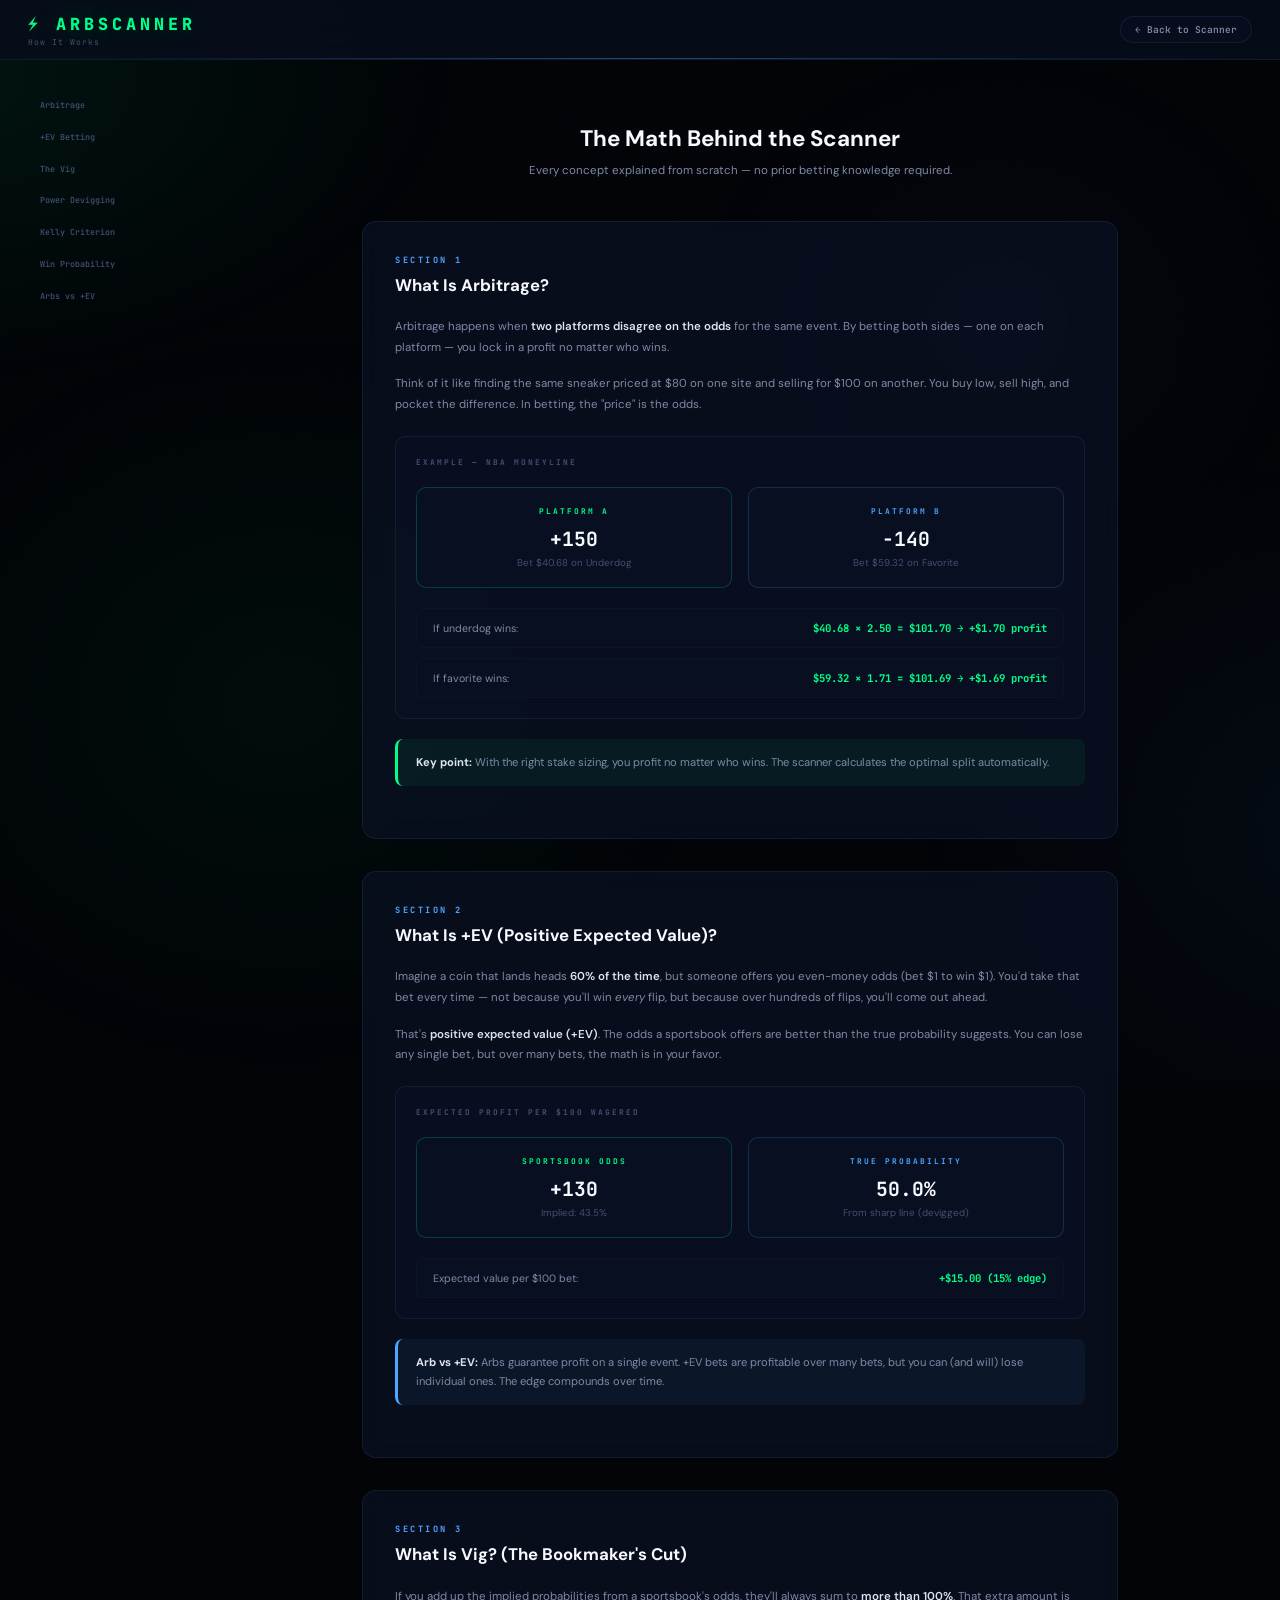
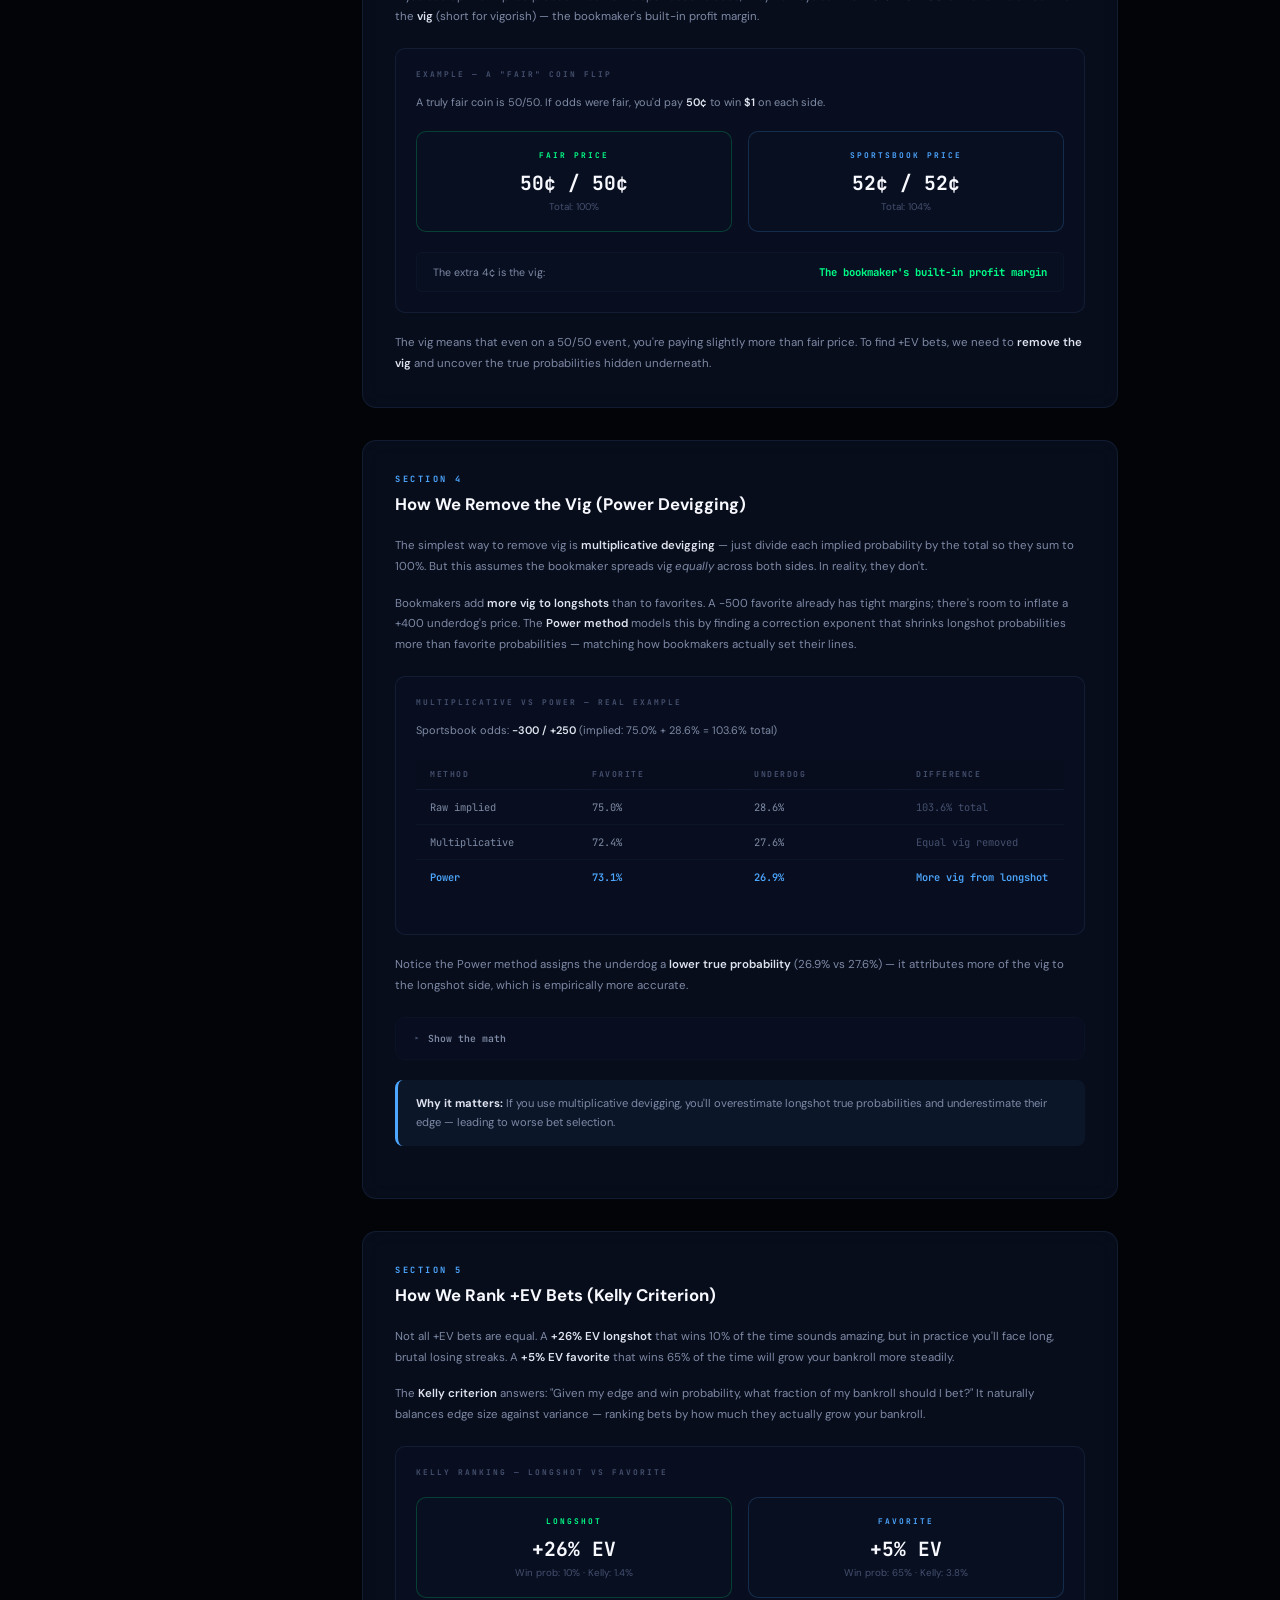
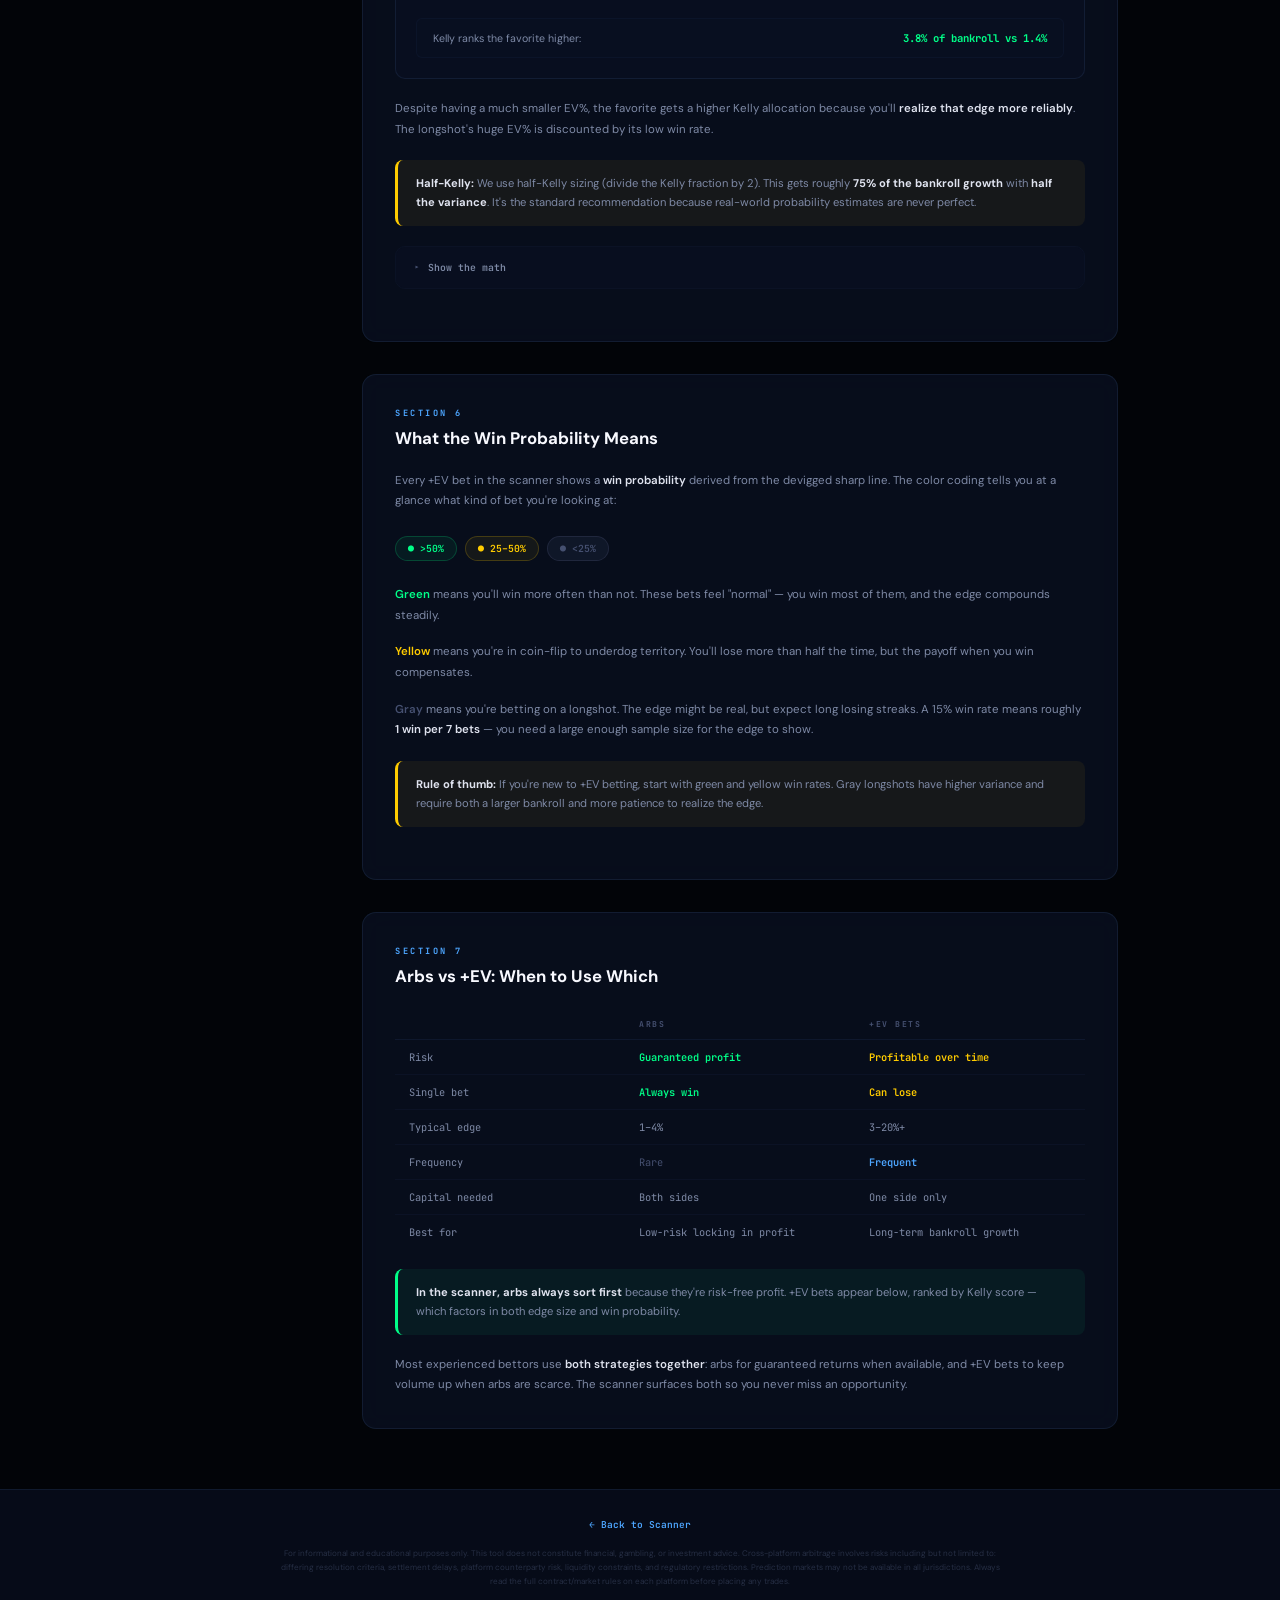
==== learn.html @ 1cff5a75 "Add math explainer page (learn.html) with Power devig, Kelly, and arb education Standalone /learn.ht" ====
<!DOCTYPE html>
<html lang="en">
<head>
  <meta charset="UTF-8">
  <meta name="viewport" content="width=device-width, initial-scale=1.0">
  <title>How It Works — ARBSCANNER</title>

  <link rel="preconnect" href="https://fonts.googleapis.com">
  <link rel="preconnect" href="https://fonts.gstatic.com" crossorigin>
  <link href="https://fonts.googleapis.com/css2?family=JetBrains+Mono:wght@300;400;500;600;700&family=DM+Sans:opsz,wght@9..40,300;9..40,400;9..40,500;9..40,600;9..40,700&display=swap" rel="stylesheet">

  <link rel="stylesheet" href="./style.css">
  <link rel="icon" href="data:image/svg+xml,<svg xmlns='http://www.w3.org/2000/svg' viewBox='0 0 100 100'><text y='.9em' font-size='90'>⚡</text></svg>">
</head>
<body>
  <div class="app-container">

    <!-- ═══ TOPBAR ═══ -->
    <header class="topbar-learn">
      <div class="topbar-left">
        <div>
          <div class="logo">⚡ ARBSCANNER</div>
          <div class="logo-sub">How It Works</div>
        </div>
      </div>
      <a href="./index.html" class="back-link">← Back to Scanner</a>
    </header>

    <!-- ═══ MAIN CONTENT ═══ -->
    <div class="learn-body">

      <!-- ─── Sidebar Nav ─── -->
      <nav class="learn-nav" aria-label="Page sections">
        <a href="#arbitrage">Arbitrage</a>
        <a href="#ev">+EV Betting</a>
        <a href="#vig">The Vig</a>
        <a href="#devig">Power Devigging</a>
        <a href="#kelly">Kelly Criterion</a>
        <a href="#winprob">Win Probability</a>
        <a href="#comparison">Arbs vs +EV</a>
      </nav>

      <!-- ─── Content ─── -->
      <div class="learn-container">

        <div class="learn-hero">
          <h1>The Math Behind the Scanner</h1>
          <p>Every concept explained from scratch — no prior betting knowledge required.</p>
        </div>

        <!-- ══════════════════════════════════════════════════════════════════ -->
        <!-- SECTION 1: ARBITRAGE                                              -->
        <!-- ══════════════════════════════════════════════════════════════════ -->
        <section class="learn-section" id="arbitrage">
          <h2>Section 1</h2>
          <h3>What Is Arbitrage?</h3>

          <p>Arbitrage happens when <strong>two platforms disagree on the odds</strong> for the same event. By betting both sides — one on each platform — you lock in a profit no matter who wins.</p>

          <p>Think of it like finding the same sneaker priced at $80 on one site and selling for $100 on another. You buy low, sell high, and pocket the difference. In betting, the "price" is the odds.</p>

          <div class="learn-example">
            <div class="learn-example-label">Example — NBA Moneyline</div>

            <div class="learn-comparison">
              <div class="learn-comparison-side side-a">
                <div class="side-label">Platform A</div>
                <div class="side-value">+150</div>
                <div class="side-detail">Bet $40.68 on Underdog</div>
              </div>
              <div class="learn-comparison-side side-b">
                <div class="side-label">Platform B</div>
                <div class="side-value">-140</div>
                <div class="side-detail">Bet $59.32 on Favorite</div>
              </div>
            </div>

            <div class="learn-outcome">
              <span class="outcome-label">If underdog wins:</span>
              <span class="outcome-value">$40.68 × 2.50 = $101.70 → +$1.70 profit</span>
            </div>
            <div class="learn-outcome">
              <span class="outcome-label">If favorite wins:</span>
              <span class="outcome-value">$59.32 × 1.71 = $101.69 → +$1.69 profit</span>
            </div>
          </div>

          <div class="learn-callout callout-green">
            <strong>Key point:</strong> With the right stake sizing, you profit no matter who wins. The scanner calculates the optimal split automatically.
          </div>
        </section>

        <!-- ══════════════════════════════════════════════════════════════════ -->
        <!-- SECTION 2: +EV                                                    -->
        <!-- ══════════════════════════════════════════════════════════════════ -->
        <section class="learn-section" id="ev">
          <h2>Section 2</h2>
          <h3>What Is +EV (Positive Expected Value)?</h3>

          <p>Imagine a coin that lands heads <strong>60% of the time</strong>, but someone offers you even-money odds (bet $1 to win $1). You'd take that bet every time — not because you'll win <em>every</em> flip, but because over hundreds of flips, you'll come out ahead.</p>

          <p>That's <strong>positive expected value (+EV)</strong>. The odds a sportsbook offers are better than the true probability suggests. You can lose any single bet, but over many bets, the math is in your favor.</p>

          <div class="learn-example">
            <div class="learn-example-label">Expected profit per $100 wagered</div>

            <div class="learn-comparison">
              <div class="learn-comparison-side side-a">
                <div class="side-label">Sportsbook Odds</div>
                <div class="side-value">+130</div>
                <div class="side-detail">Implied: 43.5%</div>
              </div>
              <div class="learn-comparison-side side-b">
                <div class="side-label">True Probability</div>
                <div class="side-value">50.0%</div>
                <div class="side-detail">From sharp line (devigged)</div>
              </div>
            </div>

            <div class="learn-outcome">
              <span class="outcome-label">Expected value per $100 bet:</span>
              <span class="outcome-value">+$15.00 (15% edge)</span>
            </div>
          </div>

          <div class="learn-callout callout-blue">
            <strong>Arb vs +EV:</strong> Arbs guarantee profit on a single event. +EV bets are profitable over many bets, but you can (and will) lose individual ones. The edge compounds over time.
          </div>
        </section>

        <!-- ══════════════════════════════════════════════════════════════════ -->
        <!-- SECTION 3: VIG                                                    -->
        <!-- ══════════════════════════════════════════════════════════════════ -->
        <section class="learn-section" id="vig">
          <h2>Section 3</h2>
          <h3>What Is Vig? (The Bookmaker's Cut)</h3>

          <p>If you add up the implied probabilities from a sportsbook's odds, they'll always sum to <strong>more than 100%</strong>. That extra amount is the <strong>vig</strong> (short for vigorish) — the bookmaker's built-in profit margin.</p>

          <div class="learn-example">
            <div class="learn-example-label">Example — A "fair" coin flip</div>

            <p style="font-size: 0.78rem; color: var(--text-secondary); line-height: 1.7; margin-bottom: 14px;">
              A truly fair coin is 50/50. If odds were fair, you'd pay <strong>50¢</strong> to win <strong>$1</strong> on each side.
            </p>

            <div class="learn-comparison">
              <div class="learn-comparison-side side-a">
                <div class="side-label">Fair Price</div>
                <div class="side-value">50¢ / 50¢</div>
                <div class="side-detail">Total: 100%</div>
              </div>
              <div class="learn-comparison-side side-b">
                <div class="side-label">Sportsbook Price</div>
                <div class="side-value">52¢ / 52¢</div>
                <div class="side-detail">Total: 104%</div>
              </div>
            </div>

            <div class="learn-outcome">
              <span class="outcome-label">The extra 4¢ is the vig:</span>
              <span class="outcome-value">The bookmaker's built-in profit margin</span>
            </div>
          </div>

          <p>The vig means that even on a 50/50 event, you're paying slightly more than fair price. To find +EV bets, we need to <strong>remove the vig</strong> and uncover the true probabilities hidden underneath.</p>
        </section>

        <!-- ══════════════════════════════════════════════════════════════════ -->
        <!-- SECTION 4: POWER DEVIGGING                                        -->
        <!-- ══════════════════════════════════════════════════════════════════ -->
        <section class="learn-section" id="devig">
          <h2>Section 4</h2>
          <h3>How We Remove the Vig (Power Devigging)</h3>

          <p>The simplest way to remove vig is <strong>multiplicative devigging</strong> — just divide each implied probability by the total so they sum to 100%. But this assumes the bookmaker spreads vig <em>equally</em> across both sides. In reality, they don't.</p>

          <p>Bookmakers add <strong>more vig to longshots</strong> than to favorites. A -500 favorite already has tight margins; there's room to inflate a +400 underdog's price. The <strong>Power method</strong> models this by finding a correction exponent that shrinks longshot probabilities more than favorite probabilities — matching how bookmakers actually set their lines.</p>

          <div class="learn-example">
            <div class="learn-example-label">Multiplicative vs Power — Real example</div>

            <p style="font-size: 0.78rem; color: var(--text-secondary); line-height: 1.7; margin-bottom: 14px;">
              Sportsbook odds: <strong>-300 / +250</strong> (implied: 75.0% + 28.6% = 103.6% total)
            </p>

            <table class="comparison-table">
              <thead>
                <tr>
                  <th>Method</th>
                  <th>Favorite</th>
                  <th>Underdog</th>
                  <th>Difference</th>
                </tr>
              </thead>
              <tbody>
                <tr>
                  <td>Raw implied</td>
                  <td>75.0%</td>
                  <td>28.6%</td>
                  <td class="val-dim">103.6% total</td>
                </tr>
                <tr>
                  <td>Multiplicative</td>
                  <td>72.4%</td>
                  <td>27.6%</td>
                  <td class="val-dim">Equal vig removed</td>
                </tr>
                <tr>
                  <td class="val-blue">Power</td>
                  <td class="val-blue">73.1%</td>
                  <td class="val-blue">26.9%</td>
                  <td class="val-blue">More vig from longshot</td>
                </tr>
              </tbody>
            </table>
          </div>

          <p>Notice the Power method assigns the underdog a <strong>lower true probability</strong> (26.9% vs 27.6%) — it attributes more of the vig to the longshot side, which is empirically more accurate.</p>

          <details class="learn-collapsible">
            <summary>Show the math</summary>
            <div class="collapsible-body">
              <p>Given implied probabilities <code>p_A</code> and <code>p_B</code> from the odds, we find an exponent <code>k</code> such that:</p>
              <p><code>p_A^k + p_B^k = 1</code></p>
              <p>This is solved numerically (binary search). The devigged probabilities are then:</p>
              <p><code>true_A = p_A^k</code> and <code>true_B = p_B^k</code></p>
              <p>When <code>k &lt; 1</code>, large probabilities (favorites) shrink less than small ones (longshots). This matches empirical data on how books set lines — the vig is disproportionately loaded onto longshots.</p>
              <p>The multiplicative method is the special case where <code>k = 1</code> and you simply normalize: <code>true_A = p_A / (p_A + p_B)</code>.</p>
            </div>
          </details>

          <div class="learn-callout callout-blue">
            <strong>Why it matters:</strong> If you use multiplicative devigging, you'll overestimate longshot true probabilities and underestimate their edge — leading to worse bet selection.
          </div>
        </section>

        <!-- ══════════════════════════════════════════════════════════════════ -->
        <!-- SECTION 5: KELLY                                                  -->
        <!-- ══════════════════════════════════════════════════════════════════ -->
        <section class="learn-section" id="kelly">
          <h2>Section 5</h2>
          <h3>How We Rank +EV Bets (Kelly Criterion)</h3>

          <p>Not all +EV bets are equal. A <strong>+26% EV longshot</strong> that wins 10% of the time sounds amazing, but in practice you'll face long, brutal losing streaks. A <strong>+5% EV favorite</strong> that wins 65% of the time will grow your bankroll more steadily.</p>

          <p>The <strong>Kelly criterion</strong> answers: "Given my edge and win probability, what fraction of my bankroll should I bet?" It naturally balances edge size against variance — ranking bets by how much they actually grow your bankroll.</p>

          <div class="learn-example">
            <div class="learn-example-label">Kelly ranking — Longshot vs Favorite</div>

            <div class="learn-comparison">
              <div class="learn-comparison-side side-a">
                <div class="side-label">Longshot</div>
                <div class="side-value">+26% EV</div>
                <div class="side-detail">Win prob: 10% · Kelly: 1.4%</div>
              </div>
              <div class="learn-comparison-side side-b">
                <div class="side-label">Favorite</div>
                <div class="side-value">+5% EV</div>
                <div class="side-detail">Win prob: 65% · Kelly: 3.8%</div>
              </div>
            </div>

            <div class="learn-outcome">
              <span class="outcome-label">Kelly ranks the favorite higher:</span>
              <span class="outcome-value">3.8% of bankroll vs 1.4%</span>
            </div>
          </div>

          <p>Despite having a much smaller EV%, the favorite gets a higher Kelly allocation because you'll <strong>realize that edge more reliably</strong>. The longshot's huge EV% is discounted by its low win rate.</p>

          <div class="learn-callout callout-yellow">
            <strong>Half-Kelly:</strong> We use half-Kelly sizing (divide the Kelly fraction by 2). This gets roughly <strong>75% of the bankroll growth</strong> with <strong>half the variance</strong>. It's the standard recommendation because real-world probability estimates are never perfect.
          </div>

          <details class="learn-collapsible">
            <summary>Show the math</summary>
            <div class="collapsible-body">
              <p>For a bet with decimal odds <code>d</code> and true win probability <code>p</code>:</p>
              <p><code>b = d − 1</code> (the net payout per unit wagered)</p>
              <p><code>q = 1 − p</code> (probability of losing)</p>
              <p><code>f* = (b × p − q) / b</code></p>
              <p>This gives the fraction of bankroll to wager. Half-Kelly: <code>f*/2</code>.</p>
              <p>Example: odds of +200 (decimal 3.0), true prob 40%:</p>
              <p><code>b = 2, p = 0.40, q = 0.60</code></p>
              <p><code>f* = (2 × 0.40 − 0.60) / 2 = 0.20 / 2 = 10%</code></p>
              <p>Half-Kelly = <strong>5%</strong> of bankroll.</p>
            </div>
          </details>
        </section>

        <!-- ══════════════════════════════════════════════════════════════════ -->
        <!-- SECTION 6: WIN PROBABILITY                                        -->
        <!-- ══════════════════════════════════════════════════════════════════ -->
        <section class="learn-section" id="winprob">
          <h2>Section 6</h2>
          <h3>What the Win Probability Means</h3>

          <p>Every +EV bet in the scanner shows a <strong>win probability</strong> derived from the devigged sharp line. The color coding tells you at a glance what kind of bet you're looking at:</p>

          <div style="margin: 20px 0;">
            <span class="prob-chip chip-green">● &gt;50%</span>
            <span class="prob-chip chip-yellow">● 25–50%</span>
            <span class="prob-chip chip-gray">● &lt;25%</span>
          </div>

          <p><strong><span style="color: var(--green);">Green</span></strong> means you'll win more often than not. These bets feel "normal" — you win most of them, and the edge compounds steadily.</p>

          <p><strong><span style="color: var(--yellow);">Yellow</span></strong> means you're in coin-flip to underdog territory. You'll lose more than half the time, but the payoff when you win compensates.</p>

          <p><strong><span style="color: var(--text-dim);">Gray</span></strong> means you're betting on a longshot. The edge might be real, but expect long losing streaks. A 15% win rate means roughly <strong>1 win per 7 bets</strong> — you need a large enough sample size for the edge to show.</p>

          <div class="learn-callout callout-yellow">
            <strong>Rule of thumb:</strong> If you're new to +EV betting, start with green and yellow win rates. Gray longshots have higher variance and require both a larger bankroll and more patience to realize the edge.
          </div>
        </section>

        <!-- ══════════════════════════════════════════════════════════════════ -->
        <!-- SECTION 7: ARBS vs +EV                                            -->
        <!-- ══════════════════════════════════════════════════════════════════ -->
        <section class="learn-section" id="comparison">
          <h2>Section 7</h2>
          <h3>Arbs vs +EV: When to Use Which</h3>

          <table class="comparison-table">
            <thead>
              <tr>
                <th></th>
                <th>Arbs</th>
                <th>+EV Bets</th>
              </tr>
            </thead>
            <tbody>
              <tr>
                <td>Risk</td>
                <td class="val-green">Guaranteed profit</td>
                <td class="val-yellow">Profitable over time</td>
              </tr>
              <tr>
                <td>Single bet</td>
                <td class="val-green">Always win</td>
                <td class="val-yellow">Can lose</td>
              </tr>
              <tr>
                <td>Typical edge</td>
                <td>1–4%</td>
                <td>3–20%+</td>
              </tr>
              <tr>
                <td>Frequency</td>
                <td class="val-dim">Rare</td>
                <td class="val-blue">Frequent</td>
              </tr>
              <tr>
                <td>Capital needed</td>
                <td>Both sides</td>
                <td>One side only</td>
              </tr>
              <tr>
                <td>Best for</td>
                <td>Low-risk locking in profit</td>
                <td>Long-term bankroll growth</td>
              </tr>
            </tbody>
          </table>

          <div class="learn-callout callout-green">
            <strong>In the scanner, arbs always sort first</strong> because they're risk-free profit. +EV bets appear below, ranked by Kelly score — which factors in both edge size and win probability.
          </div>

          <p>Most experienced bettors use <strong>both strategies together</strong>: arbs for guaranteed returns when available, and +EV bets to keep volume up when arbs are scarce. The scanner surfaces both so you never miss an opportunity.</p>
        </section>

      </div><!-- /learn-container -->
    </div><!-- /learn-body -->

    <!-- ═══ FOOTER ═══ -->
    <footer class="learn-footer">
      <a href="./index.html" class="back-link-footer">← Back to Scanner</a>
      <div class="footer-disclaimer">
        For informational and educational purposes only. This tool does not constitute financial, gambling, or investment advice. Cross-platform arbitrage involves risks including but not limited to: differing resolution criteria, settlement delays, platform counterparty risk, liquidity constraints, and regulatory restrictions. Prediction markets may not be available in all jurisdictions. Always read the full contract/market rules on each platform before placing any trades.
      </div>
    </footer>

  </div>
</body>
</html>
---- style.css ----
/* ═══════════════════════════════════════════════════════════════════════════
   ARBSCANNER — Premium Trading Terminal v2
   A dramatic, glassmorphic dark trading interface
   ═══════════════════════════════════════════════════════════════════════════ */

/* ── CSS Variables ───────────────────────────────────────────────────────── */
:root {
  --bg-void: #020408;
  --bg-primary: #040810;
  --bg-secondary: rgba(8, 14, 28, 0.85);
  --bg-tertiary: rgba(12, 20, 38, 0.8);
  --bg-card: rgba(10, 16, 32, 0.7);
  --bg-hover: rgba(20, 32, 56, 0.6);
  --bg-input: rgba(4, 8, 18, 0.9);
  --bg-elevated: rgba(16, 24, 44, 0.9);
  --bg-glass: rgba(10, 18, 36, 0.55);

  --border-primary: rgba(30, 48, 80, 0.4);
  --border-highlight: rgba(50, 72, 110, 0.4);
  --border-subtle: rgba(20, 36, 64, 0.3);
  --border-glow: rgba(0, 255, 136, 0.15);
  --border-glass: rgba(60, 90, 140, 0.2);

  --text-primary: #dfe3ef;
  --text-secondary: #7e8aa6;
  --text-dim: #455070;
  --text-bright: #f8f9ff;

  --green: #00ff88;
  --green-dim: #00d972;
  --green-muted: #00a858;
  --green-bg: rgba(0, 255, 136, 0.06);
  --green-bg-strong: rgba(0, 255, 136, 0.12);
  --green-border: rgba(0, 255, 136, 0.2);
  --green-glow: 0 0 30px rgba(0, 255, 136, 0.08);
  --green-glow-strong: 0 0 40px rgba(0, 255, 136, 0.15);

  --yellow: #ffcc00;
  --yellow-dim: #cca300;
  --yellow-bg: rgba(255, 204, 0, 0.06);
  --yellow-border: rgba(255, 204, 0, 0.2);

  --red: #ff3366;
  --red-dim: #cc2952;
  --red-bg: rgba(255, 51, 102, 0.07);
  --red-border: rgba(255, 51, 102, 0.2);

  --blue: #4da6ff;
  --blue-dim: #3a80cc;
  --blue-bg: rgba(77, 166, 255, 0.06);

  --cyan: #00e5ff;
  --purple: #a78bfa;

  --font-mono: 'JetBrains Mono', 'SF Mono', 'Fira Code', monospace;
  --font-sans: 'DM Sans', -apple-system, BlinkMacSystemFont, sans-serif;

  --radius-sm: 6px;
  --radius-md: 10px;
  --radius-lg: 14px;
  --radius-xl: 20px;

  --shadow-sm: 0 2px 8px rgba(0, 0, 0, 0.3);
  --shadow-md: 0 8px 32px rgba(0, 0, 0, 0.4);
  --shadow-lg: 0 16px 64px rgba(0, 0, 0, 0.5);
  --shadow-glow: 0 0 40px rgba(0, 255, 136, 0.04);

  --glass-blur: blur(20px);
  --glass-blur-heavy: blur(40px);
}

/* ── Reset & Base ────────────────────────────────────────────────────────── */
*, *::before, *::after { margin: 0; padding: 0; box-sizing: border-box; }

html {
  font-size: 14px;
  -webkit-font-smoothing: antialiased;
  -moz-osx-font-smoothing: grayscale;
  text-rendering: optimizeLegibility;
}

body {
  font-family: var(--font-sans);
  background: var(--bg-void);
  color: var(--text-primary);
  min-height: 100vh;
  overflow-x: hidden;
  position: relative;
}

/* ── Animated Background ─────────────────────────────────────────────────── */

/* Nebula gradient layer — large, visible, slowly moving */
body::before {
  content: '';
  position: fixed;
  inset: -20%;
  background:
    radial-gradient(ellipse 60% 50% at 10% 20%, rgba(0, 255, 136, 0.07) 0%, transparent 50%),
    radial-gradient(ellipse 50% 60% at 90% 80%, rgba(77, 166, 255, 0.05) 0%, transparent 50%),
    radial-gradient(ellipse 80% 40% at 50% 0%, rgba(0, 229, 255, 0.04) 0%, transparent 40%),
    radial-gradient(ellipse 40% 50% at 70% 40%, rgba(167, 139, 250, 0.03) 0%, transparent 45%),
    radial-gradient(ellipse 50% 60% at 30% 70%, rgba(0, 255, 136, 0.04) 0%, transparent 50%);
  animation: nebula-flow 30s ease-in-out infinite alternate;
  pointer-events: none;
  z-index: 0;
}

@keyframes nebula-flow {
  0%   { transform: translate(0, 0) scale(1); }
  25%  { transform: translate(2%, -1%) scale(1.02); }
  50%  { transform: translate(-1%, 2%) scale(0.98); }
  75%  { transform: translate(1%, 1%) scale(1.01); }
  100% { transform: translate(-2%, -1%) scale(1); }
}

/* Subtle noise texture overlay */
body::after {
  content: '';
  position: fixed;
  inset: 0;
  background-image: url("data:image/svg+xml,%3Csvg viewBox='0 0 256 256' xmlns='http://www.w3.org/2000/svg'%3E%3Cfilter id='noise'%3E%3CfeTurbulence type='fractalNoise' baseFrequency='0.9' numOctaves='4' stitchTiles='stitch'/%3E%3C/filter%3E%3Crect width='100%25' height='100%25' filter='url(%23noise)' opacity='0.015'/%3E%3C/svg%3E");
  background-repeat: repeat;
  background-size: 256px 256px;
  pointer-events: none;
  z-index: 0;
  opacity: 0.6;
}

/* ── Scrollbar ───────────────────────────────────────────────────────────── */
::-webkit-scrollbar { width: 6px; height: 6px; }
::-webkit-scrollbar-track { background: transparent; }
::-webkit-scrollbar-thumb {
  background: rgba(60, 90, 140, 0.3);
  border-radius: 4px;
}
::-webkit-scrollbar-thumb:hover { background: rgba(80, 120, 180, 0.5); }
* { scrollbar-width: thin; scrollbar-color: rgba(60, 90, 140, 0.3) transparent; }

/* ── Layout ──────────────────────────────────────────────────────────────── */
.app-container {
  position: relative;
  z-index: 1;
  display: flex;
  flex-direction: column;
  min-height: 100vh;
}

/* ══════════════════════════════════════════════════════════════════════════
   TOP BAR
   ══════════════════════════════════════════════════════════════════════════ */
.topbar {
  display: flex;
  align-items: center;
  justify-content: space-between;
  padding: 0 28px;
  height: 60px;
  background: var(--bg-secondary);
  backdrop-filter: var(--glass-blur);
  -webkit-backdrop-filter: var(--glass-blur);
  border-bottom: 1px solid var(--border-primary);
  position: sticky;
  top: 0;
  z-index: 100;
  gap: 20px;
  flex-wrap: wrap;
}

/* Animated glow line under topbar */
.topbar::after {
  content: '';
  position: absolute;
  bottom: 0;
  left: 0;
  right: 0;
  height: 1px;
  background: linear-gradient(90deg,
    transparent 0%,
    rgba(0, 255, 136, 0.08) 15%,
    rgba(0, 255, 136, 0.4) 50%,
    rgba(0, 255, 136, 0.08) 85%,
    transparent 100%
  );
  animation: glow-line-pulse 4s ease-in-out infinite;
}

@keyframes glow-line-pulse {
  0%, 100% { opacity: 0.6; }
  50% { opacity: 1; }
}

.topbar-left {
  display: flex;
  align-items: center;
  gap: 16px;
}

.logo {
  font-family: var(--font-mono);
  font-size: 1.2rem;
  font-weight: 800;
  letter-spacing: 4px;
  color: var(--green);
  text-transform: uppercase;
  white-space: nowrap;
  text-shadow: 0 0 30px rgba(0, 255, 136, 0.3), 0 0 60px rgba(0, 255, 136, 0.1);
}

.logo-sub {
  font-family: var(--font-mono);
  font-size: 0.58rem;
  font-weight: 400;
  color: var(--text-dim);
  letter-spacing: 1px;
  margin-top: 2px;
}

.topbar-center {
  display: flex;
  align-items: center;
  gap: 8px;
}

.status-badge {
  display: flex;
  align-items: center;
  gap: 7px;
  font-family: var(--font-mono);
  font-size: 0.68rem;
  font-weight: 500;
  color: var(--text-secondary);
  padding: 6px 14px;
  background: var(--bg-glass);
  backdrop-filter: var(--glass-blur);
  -webkit-backdrop-filter: var(--glass-blur);
  border: 1px solid var(--border-glass);
  border-radius: 100px;
  white-space: nowrap;
  transition: all 0.3s ease;
}

.status-dot {
  width: 7px;
  height: 7px;
  border-radius: 50%;
  flex-shrink: 0;
  transition: all 0.4s ease;
}

.status-dot.ok      { background: var(--green); box-shadow: 0 0 10px var(--green), 0 0 4px var(--green); }
.status-dot.demo    { background: var(--blue); box-shadow: 0 0 10px var(--blue); }
.status-dot.stale   { background: var(--yellow); box-shadow: 0 0 10px var(--yellow); }
.status-dot.error   { background: var(--red); box-shadow: 0 0 10px var(--red); }
.status-dot.no_key  { background: var(--text-dim); }
.status-dot.pending { background: var(--text-dim); animation: pulse-dot 1.8s ease-in-out infinite; }

@keyframes pulse-dot {
  0%, 100% { opacity: 0.2; transform: scale(0.8); }
  50% { opacity: 1; transform: scale(1.2); }
}

.topbar-right {
  display: flex;
  align-items: center;
  gap: 10px;
}

.scan-timer {
  font-family: var(--font-mono);
  font-size: 0.7rem;
  color: var(--text-dim);
  padding: 6px 14px;
  background: var(--bg-glass);
  border: 1px solid var(--border-glass);
  border-radius: 100px;
  white-space: nowrap;
}

.scan-timer .countdown {
  color: var(--cyan);
  font-weight: 700;
}

/* ── Auto-Scan Toggle ─────────────────────────────────────────────────────── */
.auto-scan-toggle {
  display: flex;
  align-items: center;
  gap: 8px;
  cursor: pointer;
  user-select: none;
}
.auto-scan-toggle input { display: none; }
.auto-scan-slider {
  width: 36px;
  height: 20px;
  background: var(--bg-tertiary);
  border: 1px solid var(--border-glass);
  border-radius: 100px;
  position: relative;
  transition: background 0.25s, border-color 0.25s;
}
.auto-scan-slider::after {
  content: "";
  position: absolute;
  top: 2px;
  left: 2px;
  width: 14px;
  height: 14px;
  background: var(--text-dim);
  border-radius: 50%;
  transition: transform 0.25s, background 0.25s;
}
.auto-scan-toggle input:checked + .auto-scan-slider {
  background: rgba(0, 255, 136, 0.15);
  border-color: var(--green);
}
.auto-scan-toggle input:checked + .auto-scan-slider::after {
  transform: translateX(16px);
  background: var(--green);
  box-shadow: 0 0 6px var(--green);
}
.auto-scan-label {
  font-family: var(--font-mono);
  font-size: 0.65rem;
  font-weight: 700;
  letter-spacing: 0.08em;
  color: var(--text-dim);
  transition: color 0.25s;
}
.auto-scan-toggle input:checked ~ .auto-scan-label {
  color: var(--green);
}

/* ── Buttons ─────────────────────────────────────────────────────────────── */
.btn {
  font-family: var(--font-mono);
  font-size: 0.7rem;
  font-weight: 600;
  padding: 8px 18px;
  border: 1px solid var(--border-highlight);
  border-radius: 100px;
  background: var(--bg-glass);
  backdrop-filter: var(--glass-blur);
  -webkit-backdrop-filter: var(--glass-blur);
  color: var(--text-secondary);
  cursor: pointer;
  transition: all 0.25s ease;
  white-space: nowrap;
  text-transform: uppercase;
  letter-spacing: 1px;
  outline: none;
}

.btn:hover {
  background: var(--bg-hover);
  color: var(--text-bright);
  border-color: var(--text-dim);
  transform: translateY(-1px);
}

.btn:active { transform: translateY(0) scale(0.97); }

.btn-primary {
  border-color: var(--green-border);
  color: var(--green);
  background: rgba(0, 255, 136, 0.06);
  box-shadow: var(--green-glow);
}

.btn-primary:hover {
  background: rgba(0, 255, 136, 0.12);
  border-color: rgba(0, 255, 136, 0.4);
  box-shadow: var(--green-glow-strong), inset 0 0 30px rgba(0, 255, 136, 0.04);
  text-shadow: 0 0 12px rgba(0, 255, 136, 0.4);
}

.btn-icon {
  padding: 8px 10px;
  font-size: 0.9rem;
  line-height: 1;
  border-radius: 50%;
  width: 36px;
  height: 36px;
  display: flex;
  align-items: center;
  justify-content: center;
}

/* ══════════════════════════════════════════════════════════════════════════
   MAIN CONTENT LAYOUT
   ══════════════════════════════════════════════════════════════════════════ */
.main-content {
  display: flex;
  flex: 1;
}

/* ══════════════════════════════════════════════════════════════════════════
   SIDEBAR
   ══════════════════════════════════════════════════════════════════════════ */
.sidebar {
  width: 240px;
  min-width: 240px;
  background: var(--bg-secondary);
  backdrop-filter: var(--glass-blur);
  -webkit-backdrop-filter: var(--glass-blur);
  border-right: 1px solid var(--border-primary);
  padding: 24px 18px;
  overflow-y: auto;
  display: flex;
  flex-direction: column;
  gap: 28px;
}

.sidebar-section h3 {
  font-family: var(--font-mono);
  font-size: 0.58rem;
  font-weight: 700;
  color: var(--green-dim);
  text-transform: uppercase;
  letter-spacing: 2.5px;
  margin-bottom: 14px;
  padding-bottom: 10px;
  border-bottom: 1px solid var(--border-subtle);
  position: relative;
}

.sidebar-section h3::after {
  content: '';
  position: absolute;
  bottom: -1px;
  left: 0;
  width: 32px;
  height: 2px;
  background: var(--green);
  border-radius: 2px;
  box-shadow: 0 0 8px var(--green);
}

.filter-group {
  display: flex;
  flex-direction: column;
  gap: 3px;
}

/* ── Toggle switches (pill style) ────────────────────────────────────────── */
.filter-toggle {
  display: flex;
  align-items: center;
  padding: 7px 10px;
  border-radius: var(--radius-sm);
  cursor: pointer;
  transition: all 0.2s ease;
  position: relative;
}

.filter-toggle:hover { background: var(--bg-hover); }

.filter-toggle input[type="checkbox"] {
  position: absolute;
  opacity: 0;
  width: 0;
  height: 0;
}

.filter-toggle label {
  display: flex;
  align-items: center;
  gap: 11px;
  cursor: pointer;
  color: var(--text-dim);
  font-size: 0.78rem;
  font-weight: 500;
  transition: color 0.2s ease;
  user-select: none;
  width: 100%;
}

/* Custom toggle pill */
.filter-toggle label::before {
  content: '';
  width: 30px;
  height: 16px;
  border-radius: 100px;
  background: rgba(30, 48, 80, 0.5);
  flex-shrink: 0;
  transition: all 0.3s ease;
  position: relative;
  border: 1px solid var(--border-subtle);
}

.filter-toggle label::after {
  content: '';
  position: absolute;
  left: 13px;
  width: 12px;
  height: 12px;
  border-radius: 50%;
  background: var(--text-dim);
  transition: all 0.3s cubic-bezier(0.68, -0.55, 0.265, 1.55);
  top: 50%;
  transform: translateY(-50%);
}

.filter-toggle input:checked + label {
  color: var(--text-primary);
}

.filter-toggle input:checked + label::before {
  background: rgba(0, 255, 136, 0.2);
  border-color: rgba(0, 255, 136, 0.3);
  box-shadow: 0 0 12px rgba(0, 255, 136, 0.15);
}

.filter-toggle input:checked + label::after {
  left: 27px;
  background: var(--green);
  box-shadow: 0 0 8px rgba(0, 255, 136, 0.4);
}

/* Range slider */
.range-input { width: 100%; margin: 6px 0; }

.range-input input[type="range"] {
  -webkit-appearance: none;
  appearance: none;
  width: 100%;
  height: 4px;
  background: linear-gradient(90deg, var(--border-primary) 0%, rgba(0, 255, 136, 0.15) 100%);
  border-radius: 4px;
  outline: none;
  cursor: pointer;
}

.range-input input[type="range"]::-webkit-slider-thumb {
  -webkit-appearance: none;
  width: 18px;
  height: 18px;
  border-radius: 50%;
  background: var(--green);
  cursor: pointer;
  box-shadow: 0 0 16px rgba(0, 255, 136, 0.4), 0 2px 8px rgba(0, 0, 0, 0.3);
  border: 3px solid var(--bg-primary);
}

.range-input input[type="range"]::-moz-range-thumb {
  width: 18px;
  height: 18px;
  border-radius: 50%;
  background: var(--green);
  cursor: pointer;
  box-shadow: 0 0 16px rgba(0, 255, 136, 0.4);
  border: 3px solid var(--bg-primary);
}

.range-label {
  display: flex;
  justify-content: space-between;
  font-family: var(--font-mono);
  font-size: 0.62rem;
  color: var(--text-dim);
  margin-top: 8px;
}

.range-value {
  color: var(--green);
  font-weight: 800;
  text-shadow: 0 0 10px rgba(0, 255, 136, 0.3);
}

/* Sidebar select */
.sidebar select {
  width: 100%;
  background: var(--bg-input);
  border: 1px solid var(--border-primary);
  color: var(--text-secondary);
  font-family: var(--font-mono);
  font-size: 0.72rem;
  padding: 9px 12px;
  border-radius: var(--radius-sm);
  outline: none;
  cursor: pointer;
  transition: all 0.2s ease;
  -webkit-appearance: none;
  appearance: none;
  background-image: url("data:image/svg+xml,%3Csvg xmlns='http://www.w3.org/2000/svg' width='10' height='6' viewBox='0 0 10 6'%3E%3Cpath d='M1 1l4 4 4-4' stroke='%23455070' stroke-width='1.5' fill='none' stroke-linecap='round'/%3E%3C/svg%3E");
  background-repeat: no-repeat;
  background-position: right 12px center;
  padding-right: 30px;
}

.sidebar select:focus {
  border-color: var(--green-border);
  box-shadow: 0 0 16px rgba(0, 255, 136, 0.08);
}

/* ══════════════════════════════════════════════════════════════════════════
   DASHBOARD
   ══════════════════════════════════════════════════════════════════════════ */
.dashboard {
  flex: 1;
  padding: 24px;
  overflow-y: auto;
  display: flex;
  flex-direction: column;
  gap: 20px;
}

/* ══════════════════════════════════════════════════════════════════════════
   STATS BAR — Glassmorphic cards with green accent borders
   ══════════════════════════════════════════════════════════════════════════ */
.stats-bar {
  display: grid;
  grid-template-columns: repeat(5, 1fr);
  gap: 14px;
}

.stat-card {
  background: var(--bg-glass);
  backdrop-filter: var(--glass-blur);
  -webkit-backdrop-filter: var(--glass-blur);
  border: 1px solid var(--border-glass);
  border-radius: var(--radius-lg);
  padding: 20px 22px;
  display: flex;
  flex-direction: column;
  gap: 8px;
  position: relative;
  overflow: hidden;
  transition: all 0.3s ease;
}

/* Gradient top border */
.stat-card::before {
  content: '';
  position: absolute;
  top: 0;
  left: 0;
  right: 0;
  height: 2px;
  background: linear-gradient(90deg,
    var(--green) 0%,
    rgba(0, 255, 136, 0.3) 50%,
    transparent 100%
  );
  opacity: 0.7;
}

/* Corner glow */
.stat-card::after {
  content: '';
  position: absolute;
  top: -20px;
  left: -20px;
  width: 80px;
  height: 80px;
  background: radial-gradient(circle, rgba(0, 255, 136, 0.06) 0%, transparent 70%);
  pointer-events: none;
}

.stat-card:hover {
  border-color: rgba(0, 255, 136, 0.15);
  box-shadow: var(--green-glow);
  transform: translateY(-2px);
}

.stat-label {
  font-family: var(--font-mono);
  font-size: 0.58rem;
  font-weight: 600;
  color: var(--text-dim);
  text-transform: uppercase;
  letter-spacing: 1.5px;
}

.stat-value {
  font-family: var(--font-mono);
  font-size: 1.8rem;
  font-weight: 800;
  color: var(--text-bright);
  letter-spacing: -1px;
  line-height: 1;
}

.stat-value.green  { color: var(--green); text-shadow: 0 0 20px rgba(0, 255, 136, 0.2); }
.stat-value.yellow { color: var(--yellow); text-shadow: 0 0 20px rgba(255, 204, 0, 0.2); }
.stat-value.red    { color: var(--red); text-shadow: 0 0 20px rgba(255, 51, 102, 0.2); }
.stat-value.blue   { color: var(--blue); text-shadow: 0 0 20px rgba(77, 166, 255, 0.2); }

.stat-sub {
  font-family: var(--font-mono);
  font-size: 0.58rem;
  color: var(--text-dim);
  line-height: 1.4;
}

/* ── Demo/Warning Banner ─────────────────────────────────────────────────── */
.demo-banner {
  background: var(--blue-bg);
  backdrop-filter: var(--glass-blur);
  border: 1px solid rgba(77, 166, 255, 0.15);
  border-radius: var(--radius-md);
  padding: 14px 20px;
  display: flex;
  align-items: center;
  gap: 12px;
  font-size: 0.78rem;
  color: var(--blue);
  line-height: 1.5;
}

.demo-banner .banner-icon { font-size: 1rem; }

.demo-banner a {
  color: var(--blue);
  text-decoration: underline;
  text-underline-offset: 3px;
}

.demo-banner.warning {
  background: var(--yellow-bg);
  border-color: var(--yellow-border);
  color: var(--yellow);
}

.demo-banner.warning a { color: var(--yellow); }
.demo-banner.hidden { display: none; }

/* ══════════════════════════════════════════════════════════════════════════
   TABLE — The Hero Element
   ══════════════════════════════════════════════════════════════════════════ */
.table-wrapper {
  flex: 1;
  background: var(--bg-glass);
  backdrop-filter: var(--glass-blur);
  -webkit-backdrop-filter: var(--glass-blur);
  border: 1px solid var(--border-glass);
  border-radius: var(--radius-lg);
  overflow: hidden;
  display: flex;
  flex-direction: column;
  box-shadow: var(--shadow-lg), inset 0 1px 0 rgba(255, 255, 255, 0.02);
}

.table-header-bar {
  display: flex;
  align-items: center;
  justify-content: space-between;
  padding: 14px 24px;
  border-bottom: 1px solid var(--border-primary);
  background: rgba(8, 14, 28, 0.5);
}

.table-title {
  font-family: var(--font-mono);
  font-size: 0.72rem;
  font-weight: 700;
  color: var(--text-secondary);
  text-transform: uppercase;
  letter-spacing: 2px;
}

.table-header-actions {
  display: flex;
  align-items: center;
  gap: 10px;
}

.btn-sm {
  font-family: var(--font-mono);
  font-size: 0.62rem;
  font-weight: 600;
  padding: 5px 12px;
  border: 1px solid var(--border-highlight);
  border-radius: 100px;
  background: var(--bg-glass);
  color: var(--text-secondary);
  cursor: pointer;
  transition: all 0.25s ease;
  white-space: nowrap;
  text-transform: uppercase;
  letter-spacing: 0.8px;
  outline: none;
}
.btn-sm:hover {
  background: var(--bg-hover);
  color: var(--text-bright);
  border-color: var(--text-dim);
}

.table-count {
  font-family: var(--font-mono);
  font-size: 0.68rem;
  color: var(--text-dim);
  background: var(--bg-glass);
  padding: 4px 12px;
  border-radius: 100px;
  border: 1px solid var(--border-subtle);
}

.table-scroll {
  overflow: auto;
  flex: 1;
}

table {
  width: 100%;
  border-collapse: separate;
  border-spacing: 0;
  table-layout: fixed;
}

thead {
  position: sticky;
  top: 0;
  z-index: 10;
}

th {
  font-family: var(--font-mono);
  font-size: 0.6rem;
  font-weight: 700;
  color: var(--text-dim);
  text-transform: uppercase;
  letter-spacing: 1.2px;
  padding: 12px 16px;
  text-align: left;
  background: rgba(8, 14, 28, 0.9);
  backdrop-filter: var(--glass-blur);
  border-bottom: 1px solid var(--border-primary);
  white-space: nowrap;
  cursor: pointer;
  user-select: none;
  transition: color 0.2s ease;
}

th:hover { color: var(--text-secondary); }
th.sorted { color: var(--green); }
th .sort-arrow { margin-left: 4px; font-size: 0.55rem; opacity: 0.7; }

td {
  font-family: var(--font-mono);
  font-size: 0.74rem;
  padding: 14px 16px;
  border-bottom: 1px solid rgba(30, 48, 80, 0.2);
  vertical-align: middle;
  white-space: nowrap;
  overflow: hidden;
  text-overflow: ellipsis;
  color: var(--text-primary);
  transition: background 0.2s ease;
}

/* ── Table Rows ──────────────────────────────────────────────────────────── */
tr.opp-row {
  cursor: pointer;
  transition: all 0.2s ease;
}

tr.opp-row:hover td {
  background: rgba(0, 255, 136, 0.02);
}

/* Tier indicators — glow accent border + tint */
tr.tier-strong td {
  background: rgba(0, 255, 136, 0.03);
}

tr.tier-strong td:first-child {
  box-shadow: inset 4px 0 0 var(--green);
}

tr.tier-strong:hover td {
  background: rgba(0, 255, 136, 0.06);
}

tr.tier-marginal td:first-child {
  box-shadow: inset 4px 0 0 var(--yellow);
}

tr.tier-marginal td {
  background: rgba(255, 204, 0, 0.015);
}

tr.tier-marginal:hover td {
  background: rgba(255, 204, 0, 0.035);
}

tr.tier-weak { opacity: 0.45; }
tr.tier-weak:hover { opacity: 0.65; }

/* +EV row tint */
tr.tier-ev td {
  background: rgba(77, 166, 255, 0.02);
}
tr.tier-ev td:first-child {
  box-shadow: inset 4px 0 0 var(--blue);
}
tr.tier-ev:hover td {
  background: rgba(77, 166, 255, 0.05);
}

/* Kelly sizing in detail panel */
.kelly-grid {
  display: grid;
  grid-template-columns: 1fr 1fr 1fr;
  gap: 10px;
  margin-top: 12px;
}
.kelly-card {
  background: var(--bg-glass);
  border: 1px solid var(--border-glass);
  border-radius: var(--radius-sm);
  padding: 12px;
  text-align: center;
}
.kelly-card .kelly-label {
  font-family: var(--font-mono);
  font-size: 0.56rem;
  color: var(--text-dim);
  text-transform: uppercase;
  letter-spacing: 1px;
  margin-bottom: 6px;
}
.kelly-card .kelly-value {
  font-family: var(--font-mono);
  font-size: 1rem;
  font-weight: 800;
  color: var(--blue);
}
.kelly-card .kelly-amount {
  font-family: var(--font-mono);
  font-size: 0.68rem;
  color: var(--text-secondary);
  margin-top: 4px;
}

/* ── Sport Tags ──────────────────────────────────────────────────────────── */
.sport-tag {
  display: inline-block;
  padding: 4px 10px;
  border-radius: 100px;
  font-size: 0.58rem;
  font-weight: 800;
  letter-spacing: 1px;
  text-transform: uppercase;
}

.sport-nba     { background: rgba(232, 133, 74, 0.15); color: #f0924f; border: 1px solid rgba(232, 133, 74, 0.25); }
.sport-nfl     { background: rgba(90, 138, 230, 0.15); color: #6b9ef0; border: 1px solid rgba(90, 138, 230, 0.25); }
.sport-mlb     { background: rgba(230, 90, 90, 0.15);  color: #f06b6b; border: 1px solid rgba(230, 90, 90, 0.25); }
.sport-nhl     { background: rgba(74, 200, 216, 0.15); color: #5cd4e4; border: 1px solid rgba(74, 200, 216, 0.25); }
.sport-soccer  { background: rgba(74, 200, 122, 0.15); color: #5cd48a; border: 1px solid rgba(74, 200, 122, 0.25); }
.sport-mma     { background: rgba(196, 74, 230, 0.15); color: #d45cf0; border: 1px solid rgba(196, 74, 230, 0.25); }
.sport-default { background: rgba(120, 130, 160, 0.1); color: var(--text-secondary); border: 1px solid rgba(120, 130, 160, 0.15); }

/* ── Live Badge ──────────────────────────────────────────────────────────── */
.live-badge {
  display: inline-flex;
  align-items: center;
  gap: 5px;
  padding: 3px 10px;
  background: var(--red-bg);
  border: 1px solid var(--red-border);
  border-radius: 100px;
  font-size: 0.56rem;
  font-weight: 900;
  color: var(--red);
  text-transform: uppercase;
  letter-spacing: 1.5px;
}

.live-pulse {
  width: 6px;
  height: 6px;
  border-radius: 50%;
  background: var(--red);
  animation: live-pulse-anim 1.2s ease-in-out infinite;
}

@keyframes live-pulse-anim {
  0%, 100% { opacity: 1; transform: scale(1); box-shadow: 0 0 6px var(--red); }
  50% { opacity: 0.3; transform: scale(0.5); box-shadow: none; }
}

/* ── Platform Names ──────────────────────────────────────────────────────── */
.platform-name {
  font-weight: 700;
  color: var(--text-primary);
  font-size: 0.72rem;
}

.platform-name.polymarket  { color: #a78bfa; }
.platform-name.kalshi      { color: #22d3ee; }
.platform-name.draftkings  { color: #4ade80; }
.platform-name.fanduel     { color: #60a5fa; }
.platform-name.fanatics    { color: #34d399; }
.platform-name.betrivers   { color: #fbbf24; }
.platform-name.pinnacle    { color: #f472b6; }
.platform-name.betmgm      { color: #c084fc; }
.platform-name.espnbet     { color: #f87171; }
.platform-name.hardrock    { color: #fb923c; }
.platform-name.lowvig      { color: #a3e635; }
.platform-name.novig       { color: #67e8f9; }
.platform-name.betonline   { color: #fca5a5; }
.platform-name.mybookie    { color: #d8b4fe; }
.platform-name.betus       { color: #fde047; }
.platform-name.ballybet    { color: #7dd3fc; }
.platform-name.betparx     { color: #86efac; }
.platform-name.bovada      { color: #fdba74; }
.platform-name.caesars     { color: #e2e8f0; }

/* ── Odds & Profit Cells ─────────────────────────────────────────────────── */
.odds-cell { font-weight: 500; color: var(--text-secondary); }

.profit-cell { font-weight: 800; font-size: 0.82rem; }
.profit-cell.positive { color: var(--green); text-shadow: 0 0 12px rgba(0, 255, 136, 0.2); }
.profit-cell.marginal { color: var(--yellow); }
.profit-cell.negative { color: var(--red); opacity: 0.7; }

/* ── Win Rate Indicator ─────────────────────────────────────────────────── */
.win-rate {
  display: block;
  font-size: 0.58rem;
  font-weight: 600;
  margin-top: 2px;
  letter-spacing: 0.3px;
}
.win-rate.high { color: var(--green-dim); }
.win-rate.mid  { color: var(--yellow-dim); }
.win-rate.low  { color: var(--text-dim); }

/* ── Risk Icons ──────────────────────────────────────────────────────────── */
.risk-icon { cursor: help; font-size: 0.85rem; }
.risk-low    { color: var(--green-dim); }
.risk-medium { color: var(--yellow); }
.risk-high   { color: var(--red); }

/* ── Type Badge ──────────────────────────────────────────────────────────── */
.type-badge {
  display: inline-block;
  padding: 3px 8px;
  border-radius: 100px;
  font-size: 0.52rem;
  font-weight: 900;
  letter-spacing: 1px;
  text-transform: uppercase;
}
.type-badge.arb {
  background: var(--green-bg-strong);
  color: var(--green);
  border: 1px solid var(--green-border);
}
.type-badge.ev {
  background: var(--blue-bg);
  color: var(--blue);
  border: 1px solid rgba(77, 166, 255, 0.25);
}

/* ── Column Widths ───────────────────────────────────────────────────────── */
.col-type     { width: 56px; }
.col-sport    { width: 74px; }
.col-event    { width: 200px; }
.col-time     { width: 60px; }
.col-platform { width: 95px; }
.col-side     { width: 70px; }
.col-odds     { width: 75px; }
.col-edge     { width: 76px; }
.col-risk     { width: 44px; }
.col-action   { width: 55px; }

/* ── Copy Button ─────────────────────────────────────────────────────────── */
.copy-btn {
  padding: 6px 12px;
  font-family: var(--font-mono);
  font-size: 0.65rem;
  border: 1px solid var(--border-highlight);
  border-radius: 100px;
  background: var(--bg-glass);
  color: var(--text-dim);
  cursor: pointer;
  transition: all 0.25s ease;
  outline: none;
}

.copy-btn:hover {
  color: var(--green);
  border-color: var(--green-border);
  background: var(--green-bg);
  box-shadow: 0 0 12px rgba(0, 255, 136, 0.1);
}

.copy-btn.copied {
  color: var(--green);
  border-color: var(--green);
  background: var(--green-bg-strong);
  box-shadow: 0 0 16px rgba(0, 255, 136, 0.15);
}

/* ══════════════════════════════════════════════════════════════════════════
   DETAIL PANEL (Expanded Row)
   ══════════════════════════════════════════════════════════════════════════ */
.detail-panel { display: none; }
.detail-panel td {
  white-space: normal;   /* override global td nowrap — detail panels need wrapping */
  overflow: hidden;
  max-width: 0;          /* forces td to respect table width instead of expanding */
  word-wrap: break-word;
  overflow-wrap: break-word;
}

.detail-panel.open {
  display: table-row;
  animation: detail-reveal 0.3s ease-out;
}

@keyframes detail-reveal {
  from { opacity: 0; }
  to   { opacity: 1; }
}

.detail-content {
  padding: 24px 28px;
  background: rgba(8, 14, 28, 0.6);
  backdrop-filter: var(--glass-blur);
  border-bottom: 2px solid rgba(0, 255, 136, 0.1);
  white-space: normal;
  overflow: hidden;
  word-wrap: break-word;
  overflow-wrap: break-word;
}
.detail-content * {
  white-space: normal;
}

.detail-grid {
  display: grid;
  grid-template-columns: 1fr 1fr 1fr;
  min-width: 0;
  gap: 18px;
}

.detail-section {
  background: var(--bg-glass);
  border: 1px solid var(--border-glass);
  border-radius: var(--radius-md);
  padding: 18px;
  backdrop-filter: blur(10px);
  min-width: 0;
  overflow-wrap: break-word;
  word-wrap: break-word;
}

.detail-section h4 {
  font-family: var(--font-mono);
  font-size: 0.6rem;
  font-weight: 700;
  color: var(--green-dim);
  text-transform: uppercase;
  letter-spacing: 1.5px;
  margin-bottom: 16px;
  padding-bottom: 10px;
  border-bottom: 1px solid var(--border-subtle);
}

/* Stake calculator */
.stake-input-row {
  display: flex;
  align-items: center;
  gap: 10px;
  margin-bottom: 16px;
}

.stake-input-row label {
  font-family: var(--font-mono);
  font-size: 0.7rem;
  color: var(--text-secondary);
  white-space: nowrap;
}

.stake-input-row input {
  background: var(--bg-input);
  border: 1px solid var(--border-primary);
  color: var(--green);
  font-family: var(--font-mono);
  font-size: 0.85rem;
  font-weight: 700;
  padding: 8px 14px;
  border-radius: var(--radius-sm);
  width: 120px;
  outline: none;
  transition: all 0.2s ease;
}

.stake-input-row input:focus {
  border-color: var(--green-border);
  box-shadow: 0 0 20px rgba(0, 255, 136, 0.1);
}

.stake-result { display: flex; flex-direction: column; gap: 8px; }

.stake-line {
  display: flex;
  justify-content: space-between;
  font-family: var(--font-mono);
  font-size: 0.72rem;
  line-height: 1.4;
}

.stake-line .label { color: var(--text-dim); }
.stake-line .value { color: var(--text-primary); font-weight: 600; }
.stake-line .value.green { color: var(--green); text-shadow: 0 0 10px rgba(0, 255, 136, 0.2); }
.stake-line.total {
  border-top: 1px solid var(--border-subtle);
  padding-top: 8px;
  margin-top: 4px;
}

/* Fee table */
.fee-table { width: 100%; font-family: var(--font-mono); font-size: 0.7rem; table-layout: auto; }
.fee-table td {
  padding: 6px 8px;
  border-bottom: 1px solid var(--border-subtle);
  color: var(--text-secondary);
}
.fee-table td:last-child { text-align: right; color: var(--text-primary); font-weight: 600; }

/* Depth bars */
.depth-chart { display: flex; flex-direction: column; gap: 4px; }
.depth-row { display: flex; align-items: center; gap: 6px; font-family: var(--font-mono); font-size: 0.65rem; }
.depth-price { width: 50px; text-align: right; color: var(--text-secondary); }
.depth-bar-wrapper { flex: 1; height: 14px; background: rgba(0, 0, 0, 0.25); border-radius: 3px; overflow: hidden; }
.depth-bar { height: 100%; border-radius: 3px; transition: width 0.4s ease; }
.depth-bar.bid { background: rgba(0, 255, 136, 0.25); }
.depth-bar.ask { background: rgba(255, 51, 102, 0.25); }
.depth-size { width: 60px; color: var(--text-dim); font-size: 0.6rem; }

/* Detail links */
.detail-links { display: flex; gap: 10px; margin-top: 16px; }

.detail-links a {
  font-family: var(--font-mono);
  font-size: 0.68rem;
  padding: 7px 16px;
  border: 1px solid var(--border-highlight);
  border-radius: 100px;
  color: var(--text-secondary);
  text-decoration: none;
  transition: all 0.2s ease;
}

.detail-links a:hover {
  color: var(--green);
  border-color: var(--green-border);
  background: var(--green-bg);
}

/* ── Tooltip ─────────────────────────────────────────────────────────────── */
.tooltip-wrapper { position: relative; display: inline-block; }

.tooltip-text {
  visibility: hidden;
  opacity: 0;
  position: absolute;
  bottom: calc(100% + 10px);
  left: 50%;
  transform: translateX(-50%) translateY(6px);
  background: var(--bg-elevated);
  backdrop-filter: var(--glass-blur-heavy);
  border: 1px solid var(--border-highlight);
  color: var(--text-secondary);
  font-family: var(--font-sans);
  font-size: 0.68rem;
  padding: 10px 14px;
  border-radius: var(--radius-md);
  white-space: normal;
  width: 240px;
  z-index: 200;
  transition: all 0.2s ease;
  box-shadow: var(--shadow-lg);
  text-align: left;
  font-weight: 400;
  line-height: 1.6;
}

.tooltip-wrapper:hover .tooltip-text {
  visibility: visible;
  opacity: 1;
  transform: translateX(-50%) translateY(0);
}

/* ══════════════════════════════════════════════════════════════════════════
   SETTINGS MODAL
   ══════════════════════════════════════════════════════════════════════════ */
.modal-overlay {
  position: fixed;
  inset: 0;
  background: rgba(2, 4, 8, 0.8);
  backdrop-filter: var(--glass-blur-heavy);
  -webkit-backdrop-filter: var(--glass-blur-heavy);
  z-index: 1000;
  display: none;
  align-items: center;
  justify-content: center;
}

.modal-overlay.open {
  display: flex;
  animation: overlay-in 0.25s ease-out;
}

@keyframes overlay-in {
  from { opacity: 0; }
  to   { opacity: 1; }
}

.modal {
  background: var(--bg-secondary);
  backdrop-filter: var(--glass-blur-heavy);
  border: 1px solid var(--border-glass);
  border-radius: var(--radius-xl);
  width: 540px;
  max-width: 95vw;
  max-height: 85vh;
  overflow-y: auto;
  box-shadow: 0 32px 100px rgba(0, 0, 0, 0.6), 0 0 60px rgba(0, 255, 136, 0.03);
  animation: modal-in 0.3s cubic-bezier(0.16, 1, 0.3, 1);
}

@keyframes modal-in {
  from { opacity: 0; transform: translateY(20px) scale(0.96); }
  to   { opacity: 1; transform: translateY(0) scale(1); }
}

.modal-header {
  display: flex;
  align-items: center;
  justify-content: space-between;
  padding: 20px 28px;
  border-bottom: 1px solid var(--border-primary);
}

.modal-header h2 {
  font-family: var(--font-mono);
  font-size: 0.9rem;
  font-weight: 700;
  color: var(--text-primary);
  text-transform: uppercase;
  letter-spacing: 2px;
}

.modal-close {
  background: none;
  border: 1px solid var(--border-subtle);
  color: var(--text-dim);
  font-size: 1.1rem;
  cursor: pointer;
  padding: 4px;
  line-height: 1;
  width: 32px;
  height: 32px;
  display: flex;
  align-items: center;
  justify-content: center;
  border-radius: 50%;
  transition: all 0.2s ease;
}

.modal-close:hover {
  color: var(--text-primary);
  background: var(--bg-hover);
  border-color: var(--text-dim);
}

.modal-body {
  padding: 28px;
  display: flex;
  flex-direction: column;
  gap: 22px;
}

.form-group {
  display: flex;
  flex-direction: column;
  gap: 8px;
}

.form-group label {
  font-family: var(--font-mono);
  font-size: 0.64rem;
  font-weight: 700;
  color: var(--text-secondary);
  text-transform: uppercase;
  letter-spacing: 1px;
}

.form-group input,
.form-group select {
  background: var(--bg-input);
  border: 1px solid var(--border-primary);
  color: var(--text-primary);
  font-family: var(--font-mono);
  font-size: 0.8rem;
  padding: 12px 16px;
  border-radius: var(--radius-md);
  outline: none;
  width: 100%;
  transition: all 0.2s ease;
}

.form-group input:focus,
.form-group select:focus {
  border-color: var(--green-border);
  box-shadow: 0 0 20px rgba(0, 255, 136, 0.08);
}

.form-group input::placeholder { color: var(--text-dim); opacity: 0.6; }

.form-group .hint {
  font-size: 0.62rem;
  color: var(--text-dim);
  line-height: 1.5;
}

.form-group .hint a {
  color: var(--green-dim);
  text-decoration: none;
}
.form-group .hint a:hover { text-decoration: underline; color: var(--green); }

.form-row {
  display: grid;
  grid-template-columns: 1fr 1fr;
  gap: 18px;
}

.modal-footer {
  padding: 18px 28px;
  border-top: 1px solid var(--border-primary);
  display: flex;
  justify-content: flex-end;
  gap: 10px;
}

/* ══════════════════════════════════════════════════════════════════════════
   FOOTER
   ══════════════════════════════════════════════════════════════════════════ */
.app-footer {
  padding: 16px 28px;
  background: var(--bg-secondary);
  backdrop-filter: var(--glass-blur);
  border-top: 1px solid var(--border-primary);
  display: flex;
  align-items: flex-start;
  justify-content: space-between;
  gap: 28px;
  flex-wrap: wrap;
}

.footer-stats {
  display: flex;
  gap: 24px;
  font-family: var(--font-mono);
  font-size: 0.65rem;
  color: var(--text-dim);
}

.footer-stats span { white-space: nowrap; }
.footer-stats .value { color: var(--green-dim); font-weight: 600; }

.footer-disclaimer {
  font-size: 0.58rem;
  color: var(--text-dim);
  max-width: 720px;
  line-height: 1.7;
  opacity: 0.5;
}

/* ══════════════════════════════════════════════════════════════════════════
   LOADING & EMPTY STATES
   ══════════════════════════════════════════════════════════════════════════ */
.loading-overlay {
  display: none;
  position: absolute;
  inset: 0;
  background: rgba(2, 4, 8, 0.6);
  backdrop-filter: blur(4px);
  z-index: 50;
  align-items: center;
  justify-content: center;
}

.loading-overlay.active { display: flex; }

.spinner {
  width: 32px;
  height: 32px;
  border: 2.5px solid rgba(60, 90, 140, 0.2);
  border-top-color: var(--green);
  border-radius: 50%;
  animation: spin 0.7s linear infinite;
  box-shadow: 0 0 20px rgba(0, 255, 136, 0.1);
}

@keyframes spin { to { transform: rotate(360deg); } }

.empty-state {
  display: flex;
  flex-direction: column;
  align-items: center;
  justify-content: center;
  padding: 100px 24px;
  color: var(--text-dim);
}

.empty-state-inner {
  display: flex;
  flex-direction: column;
  align-items: center;
  gap: 20px;
  max-width: 420px;
}

.empty-state .icon {
  color: var(--green-dim);
  opacity: 0.3;
  animation: empty-breathe 4s ease-in-out infinite;
}

@keyframes empty-breathe {
  0%, 100% { opacity: 0.2; transform: scale(1); filter: drop-shadow(0 0 0 transparent); }
  50% { opacity: 0.5; transform: scale(1.08); filter: drop-shadow(0 0 20px rgba(0, 255, 136, 0.15)); }
}

.empty-state .title {
  font-family: var(--font-mono);
  font-size: 1rem;
  font-weight: 600;
  color: var(--text-secondary);
  text-align: center;
}

.empty-state .subtitle {
  font-size: 0.78rem;
  text-align: center;
  line-height: 1.7;
  color: var(--text-dim);
}

.empty-hint {
  margin-top: 8px;
  padding: 10px 20px;
  background: rgba(0, 255, 136, 0.04);
  border: 1px solid rgba(0, 255, 136, 0.1);
  border-radius: 100px;
  font-family: var(--font-mono);
  font-size: 0.64rem;
  color: var(--green-muted);
}

/* ══════════════════════════════════════════════════════════════════════════
   ROW ANIMATIONS
   ══════════════════════════════════════════════════════════════════════════ */
.new-row-enter {
  animation: row-reveal 0.5s ease-out both;
}

@keyframes row-reveal {
  from {
    opacity: 0;
    transform: translateX(-12px);
  }
  40% {
    opacity: 1;
    transform: translateX(0);
  }
  60% {
    background: rgba(0, 255, 136, 0.06);
  }
  to {
    background: transparent;
  }
}

/* Stagger via nth-child (opp rows are odd, detail panels are even) */
tr.new-row-enter:nth-child(1)  { animation-delay: 0s; }
tr.new-row-enter:nth-child(3)  { animation-delay: 0.04s; }
tr.new-row-enter:nth-child(5)  { animation-delay: 0.08s; }
tr.new-row-enter:nth-child(7)  { animation-delay: 0.12s; }
tr.new-row-enter:nth-child(9)  { animation-delay: 0.16s; }
tr.new-row-enter:nth-child(11) { animation-delay: 0.2s; }
tr.new-row-enter:nth-child(13) { animation-delay: 0.24s; }
tr.new-row-enter:nth-child(15) { animation-delay: 0.28s; }
tr.new-row-enter:nth-child(17) { animation-delay: 0.32s; }
tr.new-row-enter:nth-child(19) { animation-delay: 0.36s; }
tr.new-row-enter:nth-child(21) { animation-delay: 0.4s; }
tr.new-row-enter:nth-child(23) { animation-delay: 0.44s; }
tr.new-row-enter:nth-child(25) { animation-delay: 0.48s; }

/* ══════════════════════════════════════════════════════════════════════════
   TOAST NOTIFICATIONS
   ══════════════════════════════════════════════════════════════════════════ */
.toast-container {
  position: fixed;
  top: 72px;
  right: 24px;
  z-index: 500;
  display: flex;
  flex-direction: column;
  gap: 10px;
}

.toast {
  background: var(--bg-elevated);
  backdrop-filter: var(--glass-blur);
  border: 1px solid var(--green-border);
  border-left: 4px solid var(--green);
  border-radius: var(--radius-md);
  padding: 14px 18px;
  font-family: var(--font-mono);
  font-size: 0.72rem;
  color: var(--text-primary);
  box-shadow: var(--shadow-lg), 0 0 30px rgba(0, 255, 136, 0.05);
  max-width: 400px;
  animation: toast-in 0.35s cubic-bezier(0.16, 1, 0.3, 1);
  line-height: 1.5;
}

.toast.fade-out { animation: toast-out 0.3s ease-in forwards; }

@keyframes toast-in {
  from { opacity: 0; transform: translateX(50px) scale(0.95); }
  to   { opacity: 1; transform: translateX(0) scale(1); }
}

@keyframes toast-out {
  from { opacity: 1; transform: translateX(0); }
  to   { opacity: 0; transform: translateX(50px); }
}

/* ══════════════════════════════════════════════════════════════════════════
   RESPONSIVE
   ══════════════════════════════════════════════════════════════════════════ */
@media (max-width: 1200px) {
  .sidebar { width: 210px; min-width: 210px; }
  .stats-bar { grid-template-columns: repeat(3, 1fr); }
}

/* ── Mobile sidebar overlay ─────────────────────────────────────────────── */
.burger-btn { display: none; }

.sidebar-backdrop {
  display: none;
  position: fixed;
  inset: 0;
  background: rgba(2, 4, 8, 0.7);
  backdrop-filter: blur(4px);
  z-index: 90;
}
.sidebar-backdrop.open { display: block; }

@media (max-width: 960px) {
  .burger-btn { display: flex; }
  .sidebar {
    position: fixed;
    top: 0;
    left: 0;
    bottom: 0;
    z-index: 95;
    transform: translateX(-100%);
    transition: transform 0.3s cubic-bezier(0.16, 1, 0.3, 1);
    width: 270px;
    min-width: 270px;
    box-shadow: var(--shadow-lg);
  }
  .sidebar.open {
    transform: translateX(0);
  }
  .detail-grid { grid-template-columns: 1fr; }
  .stats-bar { grid-template-columns: repeat(3, 1fr); }
}

@media (max-width: 768px) {
  .topbar { padding: 0 16px; height: auto; min-height: 52px; padding-top: 10px; padding-bottom: 10px; }
  .topbar-center { display: none; }
  .logo { font-size: 1rem; letter-spacing: 3px; }
  .logo-sub { display: none; }
  .scan-timer { display: none; }
  .auto-scan-toggle .auto-scan-label { display: none; }
  .dashboard { padding: 12px; gap: 12px; }
  .stats-bar { grid-template-columns: repeat(2, 1fr); gap: 10px; }
  .stat-card { padding: 16px 18px; }
  .stat-value { font-size: 1.4rem; }
  td, th { padding: 10px 12px; font-size: 0.68rem; }
  .table-header-bar { padding: 12px 16px; }
  .detail-content { padding: 16px; }
  .app-footer { padding: 12px 16px; }
  .modal { max-width: 98vw; margin: 8px; border-radius: var(--radius-lg); }
  .modal-body { padding: 20px; }
  .form-row { grid-template-columns: 1fr; }
}

@media (max-width: 480px) {
  .stats-bar { grid-template-columns: 1fr 1fr; }
  .stat-card:last-child { grid-column: 1 / -1; }
  .topbar-right { gap: 6px; }
  .btn { padding: 7px 12px; font-size: 0.64rem; }
}

/* ── Detail Panel: Explainers & Action Steps ─────────────────────────────── */
.detail-explainer {
  padding: 14px 18px;
  border-radius: 8px;
  margin-bottom: 16px;
  border-left: 3px solid;
  min-width: 0;
  overflow-wrap: break-word;
  word-wrap: break-word;
}
.arb-explainer {
  background: rgba(0, 255, 136, 0.06);
  border-color: var(--green);
}
.ev-explainer {
  background: rgba(0, 163, 255, 0.06);
  border-color: var(--blue);
}
.explainer-label {
  font-family: 'JetBrains Mono', monospace;
  font-size: 0.6rem;
  font-weight: 700;
  letter-spacing: 0.12em;
  text-transform: uppercase;
  margin-bottom: 6px;
}
.arb-explainer .explainer-label { color: var(--green); }
.ev-explainer .explainer-label  { color: var(--blue); }
.explainer-text {
  font-size: 0.78rem;
  line-height: 1.7;
  color: var(--text-secondary);
}
.explainer-text strong {
  color: var(--text-primary);
}

/* Action Steps */
.action-steps {
  display: flex;
  flex-direction: column;
  gap: 12px;
  margin-top: 10px;
}
.action-step {
  display: flex;
  gap: 12px;
  align-items: flex-start;
}
.step-num {
  flex-shrink: 0;
  width: 26px;
  height: 26px;
  border-radius: 50%;
  display: flex;
  align-items: center;
  justify-content: center;
  font-family: 'JetBrains Mono', monospace;
  font-size: 0.68rem;
  font-weight: 700;
  margin-top: 1px;
}
/* Arb context: green step numbers */
.arb-explainer ~ .detail-grid .step-num,
tr:not(.tier-ev) .step-num {
  background: rgba(0, 255, 136, 0.12);
  color: var(--green);
  border: 1px solid rgba(0, 255, 136, 0.2);
}
/* EV context: blue step numbers */
.ev-explainer ~ .detail-grid .step-num,
tr.tier-ev .step-num {
  background: rgba(0, 163, 255, 0.12);
  color: var(--blue);
  border: 1px solid rgba(0, 163, 255, 0.2);
}
.step-body {
  flex: 1;
  min-width: 0;
}
.step-title {
  font-size: 0.76rem;
  font-weight: 500;
  color: var(--text-primary);
  line-height: 1.5;
}
.step-detail {
  font-size: 0.66rem;
  color: var(--text-dim);
  margin-top: 2px;
  line-height: 1.4;
}
.step-link {
  display: inline-block;
  margin-top: 5px;
  font-size: 0.66rem;
  font-weight: 600;
  color: var(--green);
  text-decoration: none;
  transition: color 0.15s;
}
.step-link:hover {
  color: var(--text-bright);
  text-decoration: underline;
}
.ev-explainer ~ .detail-grid .step-link,
tr.tier-ev .step-link {
  color: var(--blue);
}
.ev-explainer ~ .detail-grid .step-link:hover,
tr.tier-ev .step-link:hover {
  color: #66ccff;
}

/* EV Reference Label (table row — "SHARP LINE" under Platform B) */
.ref-label {
  font-family: var(--font-mono);
  font-size: 0.5rem;
  font-weight: 700;
  letter-spacing: 0.08em;
  color: var(--text-dim);
  margin-top: 3px;
  opacity: 0.7;
}

/* EV Reference Explainer (detail panel — why Platform B is shown) */
.ref-explainer {
  margin-top: 12px;
  padding: 10px 14px;
  border-radius: 6px;
  background: rgba(77, 166, 255, 0.06);
  border: 1px solid rgba(77, 166, 255, 0.15);
  font-size: 0.66rem;
  color: var(--text-secondary);
  line-height: 1.7;
}
.ref-explainer strong {
  color: var(--text-primary);
}
.ref-explainer em {
  color: var(--yellow);
  font-style: normal;
  font-weight: 600;
}

/* EV Warning Box */
.ev-warning {
  margin-top: 14px;
  padding: 10px 14px;
  border-radius: 6px;
  background: rgba(255, 167, 38, 0.08);
  border: 1px solid rgba(255, 167, 38, 0.2);
  color: var(--yellow);
  font-size: 0.66rem;
  font-weight: 500;
  line-height: 1.6;
}

/* ── Selection ───────────────────────────────────────────────────────────── */
::selection { background: rgba(0, 255, 136, 0.2); color: var(--text-bright); }

/* ── Focus ───────────────────────────────────────────────────────────────── */
:focus-visible {
  outline: 1px solid rgba(0, 255, 136, 0.3);
  outline-offset: 2px;
}

/* ══════════════════════════════════════════════════════════════════════════
   LEARN PAGE
   ══════════════════════════════════════════════════════════════════════════ */

/* ── Simplified Topbar ───────────────────────────────────────────────────── */
.topbar-learn {
  display: flex;
  align-items: center;
  justify-content: space-between;
  padding: 0 28px;
  height: 60px;
  background: var(--bg-secondary);
  backdrop-filter: var(--glass-blur);
  -webkit-backdrop-filter: var(--glass-blur);
  border-bottom: 1px solid var(--border-primary);
  position: sticky;
  top: 0;
  z-index: 100;
}

.topbar-learn::after {
  content: '';
  position: absolute;
  bottom: 0;
  left: 0;
  right: 0;
  height: 1px;
  background: linear-gradient(90deg,
    transparent 0%,
    rgba(77, 166, 255, 0.08) 15%,
    rgba(77, 166, 255, 0.4) 50%,
    rgba(77, 166, 255, 0.08) 85%,
    transparent 100%
  );
  animation: glow-line-pulse 4s ease-in-out infinite;
}

.topbar-learn .topbar-left {
  display: flex;
  align-items: center;
  gap: 16px;
}

.topbar-learn .back-link {
  font-family: var(--font-mono);
  font-size: 0.68rem;
  font-weight: 600;
  color: var(--text-secondary);
  text-decoration: none;
  padding: 6px 14px;
  background: var(--bg-glass);
  border: 1px solid var(--border-glass);
  border-radius: 100px;
  transition: all 0.25s ease;
  white-space: nowrap;
}

.topbar-learn .back-link:hover {
  color: var(--text-bright);
  background: var(--bg-hover);
  border-color: var(--text-dim);
}

/* ── Learn Layout ────────────────────────────────────────────────────────── */
.learn-body {
  display: flex;
  gap: 0;
  flex: 1;
}

.learn-container {
  max-width: 820px;
  margin: 0 auto;
  padding: 40px 32px 60px;
  display: flex;
  flex-direction: column;
  gap: 32px;
  flex: 1;
}

/* ── Anchor Nav ──────────────────────────────────────────────────────────── */
.learn-nav {
  position: sticky;
  top: 60px;
  align-self: flex-start;
  width: 200px;
  min-width: 200px;
  padding: 32px 0 32px 24px;
  display: flex;
  flex-direction: column;
  gap: 4px;
  max-height: calc(100vh - 60px);
  overflow-y: auto;
}

.learn-nav a {
  font-family: var(--font-mono);
  font-size: 0.6rem;
  font-weight: 500;
  color: var(--text-dim);
  text-decoration: none;
  padding: 8px 14px;
  border-left: 2px solid transparent;
  border-radius: 0 var(--radius-sm) var(--radius-sm) 0;
  transition: all 0.2s ease;
  line-height: 1.4;
}

.learn-nav a:hover {
  color: var(--text-secondary);
  border-left-color: var(--border-highlight);
  background: var(--bg-hover);
}

.learn-nav a.active {
  color: var(--blue);
  border-left-color: var(--blue);
  background: var(--blue-bg);
}

/* ── Section Cards ───────────────────────────────────────────────────────── */
.learn-section {
  background: rgba(10, 18, 36, 0.7);
  border: 1px solid var(--border-glass);
  border-radius: var(--radius-lg);
  padding: 32px;
  backdrop-filter: blur(12px);
  -webkit-backdrop-filter: blur(12px);
  scroll-margin-top: 80px;
}

.learn-section h2 {
  font-family: var(--font-mono);
  font-size: 0.62rem;
  font-weight: 700;
  color: var(--blue);
  text-transform: uppercase;
  letter-spacing: 2.5px;
  margin-bottom: 8px;
}

.learn-section h3 {
  font-family: var(--font-sans);
  font-size: 1.2rem;
  font-weight: 700;
  color: var(--text-bright);
  margin-bottom: 20px;
  line-height: 1.4;
}

.learn-section p {
  font-size: 0.82rem;
  line-height: 1.8;
  color: var(--text-secondary);
  margin-bottom: 16px;
}

.learn-section p:last-child { margin-bottom: 0; }

.learn-section p strong {
  color: var(--text-primary);
  font-weight: 600;
}

/* ── Hero / Intro ────────────────────────────────────────────────────────── */
.learn-hero {
  text-align: center;
  padding: 24px 0 8px;
}

.learn-hero h1 {
  font-family: var(--font-sans);
  font-size: 1.6rem;
  font-weight: 700;
  color: var(--text-bright);
  margin-bottom: 8px;
}

.learn-hero p {
  font-size: 0.82rem;
  color: var(--text-secondary);
  max-width: 500px;
  margin: 0 auto;
  line-height: 1.7;
}

/* ── Example Boxes ───────────────────────────────────────────────────────── */
.learn-example {
  background: var(--bg-glass);
  border: 1px solid var(--border-glass);
  border-radius: var(--radius-md);
  padding: 20px;
  margin: 20px 0;
}

.learn-example-label {
  font-family: var(--font-mono);
  font-size: 0.56rem;
  font-weight: 700;
  color: var(--text-dim);
  text-transform: uppercase;
  letter-spacing: 2px;
  margin-bottom: 14px;
}

/* Two-column comparison card */
.learn-comparison {
  display: grid;
  grid-template-columns: 1fr 1fr;
  gap: 16px;
  margin: 20px 0;
}

.learn-comparison-side {
  background: var(--bg-glass);
  border: 1px solid var(--border-glass);
  border-radius: var(--radius-md);
  padding: 18px;
  text-align: center;
}

.learn-comparison-side.side-a {
  border-color: var(--green-border);
}

.learn-comparison-side.side-b {
  border-color: var(--blue-bg);
  border-color: rgba(77, 166, 255, 0.2);
}

.learn-comparison-side .side-label {
  font-family: var(--font-mono);
  font-size: 0.56rem;
  font-weight: 700;
  text-transform: uppercase;
  letter-spacing: 2px;
  margin-bottom: 10px;
}

.side-a .side-label { color: var(--green); }
.side-b .side-label { color: var(--blue); }

.learn-comparison-side .side-value {
  font-family: var(--font-mono);
  font-size: 1.4rem;
  font-weight: 700;
  color: var(--text-bright);
  margin-bottom: 4px;
}

.learn-comparison-side .side-detail {
  font-size: 0.7rem;
  color: var(--text-dim);
}

/* Outcome rows below comparison */
.learn-outcome {
  display: flex;
  justify-content: space-between;
  align-items: center;
  padding: 12px 16px;
  background: var(--bg-glass);
  border: 1px solid var(--border-subtle);
  border-radius: var(--radius-sm);
  margin-top: 10px;
  font-size: 0.76rem;
}

.learn-outcome .outcome-label {
  color: var(--text-secondary);
}

.learn-outcome .outcome-value {
  font-family: var(--font-mono);
  font-weight: 700;
  color: var(--green);
}

/* ── Key Point Callout ───────────────────────────────────────────────────── */
.learn-callout {
  padding: 14px 18px;
  border-radius: 8px;
  border-left: 3px solid;
  margin: 20px 0;
  font-size: 0.8rem;
  line-height: 1.7;
}

.learn-callout.callout-green {
  background: rgba(0, 255, 136, 0.06);
  border-color: var(--green);
  color: var(--text-secondary);
}

.learn-callout.callout-blue {
  background: rgba(77, 166, 255, 0.06);
  border-color: var(--blue);
  color: var(--text-secondary);
}

.learn-callout.callout-yellow {
  background: rgba(255, 204, 0, 0.06);
  border-color: var(--yellow);
  color: var(--text-secondary);
}

.learn-callout strong {
  color: var(--text-primary);
}

/* ── Comparison Table ────────────────────────────────────────────────────── */
.comparison-table {
  width: 100%;
  border-collapse: collapse;
  margin: 20px 0;
  font-family: var(--font-mono);
  font-size: 0.72rem;
}

.comparison-table th {
  font-size: 0.58rem;
  font-weight: 700;
  text-transform: uppercase;
  letter-spacing: 1.5px;
  color: var(--text-dim);
  padding: 10px 14px;
  text-align: left;
  border-bottom: 1px solid var(--border-primary);
}

.comparison-table td {
  padding: 10px 14px;
  color: var(--text-secondary);
  border-bottom: 1px solid var(--border-subtle);
}

.comparison-table tr:last-child td { border-bottom: none; }

.comparison-table .val-green { color: var(--green); font-weight: 600; }
.comparison-table .val-blue  { color: var(--blue); font-weight: 600; }
.comparison-table .val-yellow { color: var(--yellow); font-weight: 600; }
.comparison-table .val-dim   { color: var(--text-dim); }

/* ── Collapsible (CSS-only <details>/<summary>) ──────────────────────────── */
.learn-collapsible {
  margin: 20px 0;
  border: 1px solid var(--border-subtle);
  border-radius: var(--radius-md);
  overflow: hidden;
}

.learn-collapsible summary {
  font-family: var(--font-mono);
  font-size: 0.7rem;
  font-weight: 600;
  color: var(--text-secondary);
  padding: 14px 18px;
  cursor: pointer;
  background: var(--bg-glass);
  transition: all 0.2s ease;
  list-style: none;
  display: flex;
  align-items: center;
  gap: 8px;
  user-select: none;
}

.learn-collapsible summary::-webkit-details-marker { display: none; }

.learn-collapsible summary::before {
  content: '▸';
  font-size: 0.7rem;
  color: var(--text-dim);
  transition: transform 0.2s ease;
}

.learn-collapsible[open] summary::before {
  transform: rotate(90deg);
}

.learn-collapsible summary:hover {
  background: var(--bg-hover);
  color: var(--text-bright);
}

.learn-collapsible .collapsible-body {
  padding: 18px;
  border-top: 1px solid var(--border-subtle);
  font-size: 0.76rem;
  line-height: 1.8;
  color: var(--text-secondary);
}

.learn-collapsible .collapsible-body code {
  font-family: var(--font-mono);
  font-size: 0.72rem;
  color: var(--cyan);
  background: rgba(0, 229, 255, 0.08);
  padding: 2px 6px;
  border-radius: 4px;
}

.learn-collapsible .collapsible-body p {
  margin-bottom: 12px;
}

.learn-collapsible .collapsible-body p:last-child { margin-bottom: 0; }

/* ── Win Probability Color Chips ─────────────────────────────────────────── */
.prob-chip {
  display: inline-flex;
  align-items: center;
  gap: 6px;
  font-family: var(--font-mono);
  font-size: 0.7rem;
  font-weight: 600;
  padding: 5px 12px;
  border-radius: 100px;
  margin: 4px 4px 4px 0;
}

.prob-chip.chip-green {
  color: var(--green);
  background: var(--green-bg);
  border: 1px solid var(--green-border);
}

.prob-chip.chip-yellow {
  color: var(--yellow);
  background: var(--yellow-bg);
  border: 1px solid var(--yellow-border);
}

.prob-chip.chip-gray {
  color: var(--text-dim);
  background: rgba(69, 80, 112, 0.15);
  border: 1px solid rgba(69, 80, 112, 0.3);
}

/* ── VS Divider ──────────────────────────────────────────────────────────── */
.vs-badge {
  display: flex;
  align-items: center;
  justify-content: center;
  gap: 12px;
  margin: 16px 0;
  font-family: var(--font-mono);
  font-size: 0.6rem;
  font-weight: 700;
  color: var(--text-dim);
  text-transform: uppercase;
  letter-spacing: 2px;
}

.vs-badge::before,
.vs-badge::after {
  content: '';
  flex: 1;
  height: 1px;
  background: var(--border-subtle);
}

/* ── Learn Footer ────────────────────────────────────────────────────────── */
.learn-footer {
  padding: 24px 28px;
  background: var(--bg-secondary);
  backdrop-filter: var(--glass-blur);
  border-top: 1px solid var(--border-primary);
  text-align: center;
}

.learn-footer .footer-disclaimer {
  font-size: 0.58rem;
  color: var(--text-dim);
  max-width: 720px;
  line-height: 1.7;
  opacity: 0.5;
  margin: 0 auto;
}

.learn-footer .back-link-footer {
  display: inline-block;
  font-family: var(--font-mono);
  font-size: 0.68rem;
  font-weight: 600;
  color: var(--blue);
  text-decoration: none;
  margin-bottom: 16px;
  transition: color 0.2s;
}

.learn-footer .back-link-footer:hover {
  color: var(--text-bright);
}

/* ── Learn Page Responsive ───────────────────────────────────────────────── */
@media (max-width: 960px) {
  .learn-nav { display: none; }
  .learn-container { padding: 28px 20px 48px; }
}

@media (max-width: 768px) {
  .topbar-learn { padding: 0 16px; height: auto; min-height: 52px; padding-top: 10px; padding-bottom: 10px; }
  .topbar-learn .logo { font-size: 1rem; letter-spacing: 3px; }
  .topbar-learn .logo-sub { display: none; }
  .learn-container { padding: 20px 16px 40px; gap: 24px; }
  .learn-section { padding: 24px 20px; }
  .learn-section h3 { font-size: 1.05rem; }
  .learn-comparison { grid-template-columns: 1fr; }
  .learn-hero h1 { font-size: 1.3rem; }
}

@media (max-width: 480px) {
  .learn-section { padding: 20px 16px; }
  .topbar-learn .back-link { font-size: 0.6rem; padding: 5px 10px; }
}

/* ── Print ───────────────────────────────────────────────────────────────── */
@media print {
  body::before, body::after { display: none; }
  .topbar, .topbar-learn, .sidebar, .app-footer, .learn-footer, .toast-container, .learn-nav { display: none; }
  .table-wrapper { box-shadow: none; border: 1px solid #ccc; }
  .learn-section { break-inside: avoid; border: 1px solid #ccc; }
}
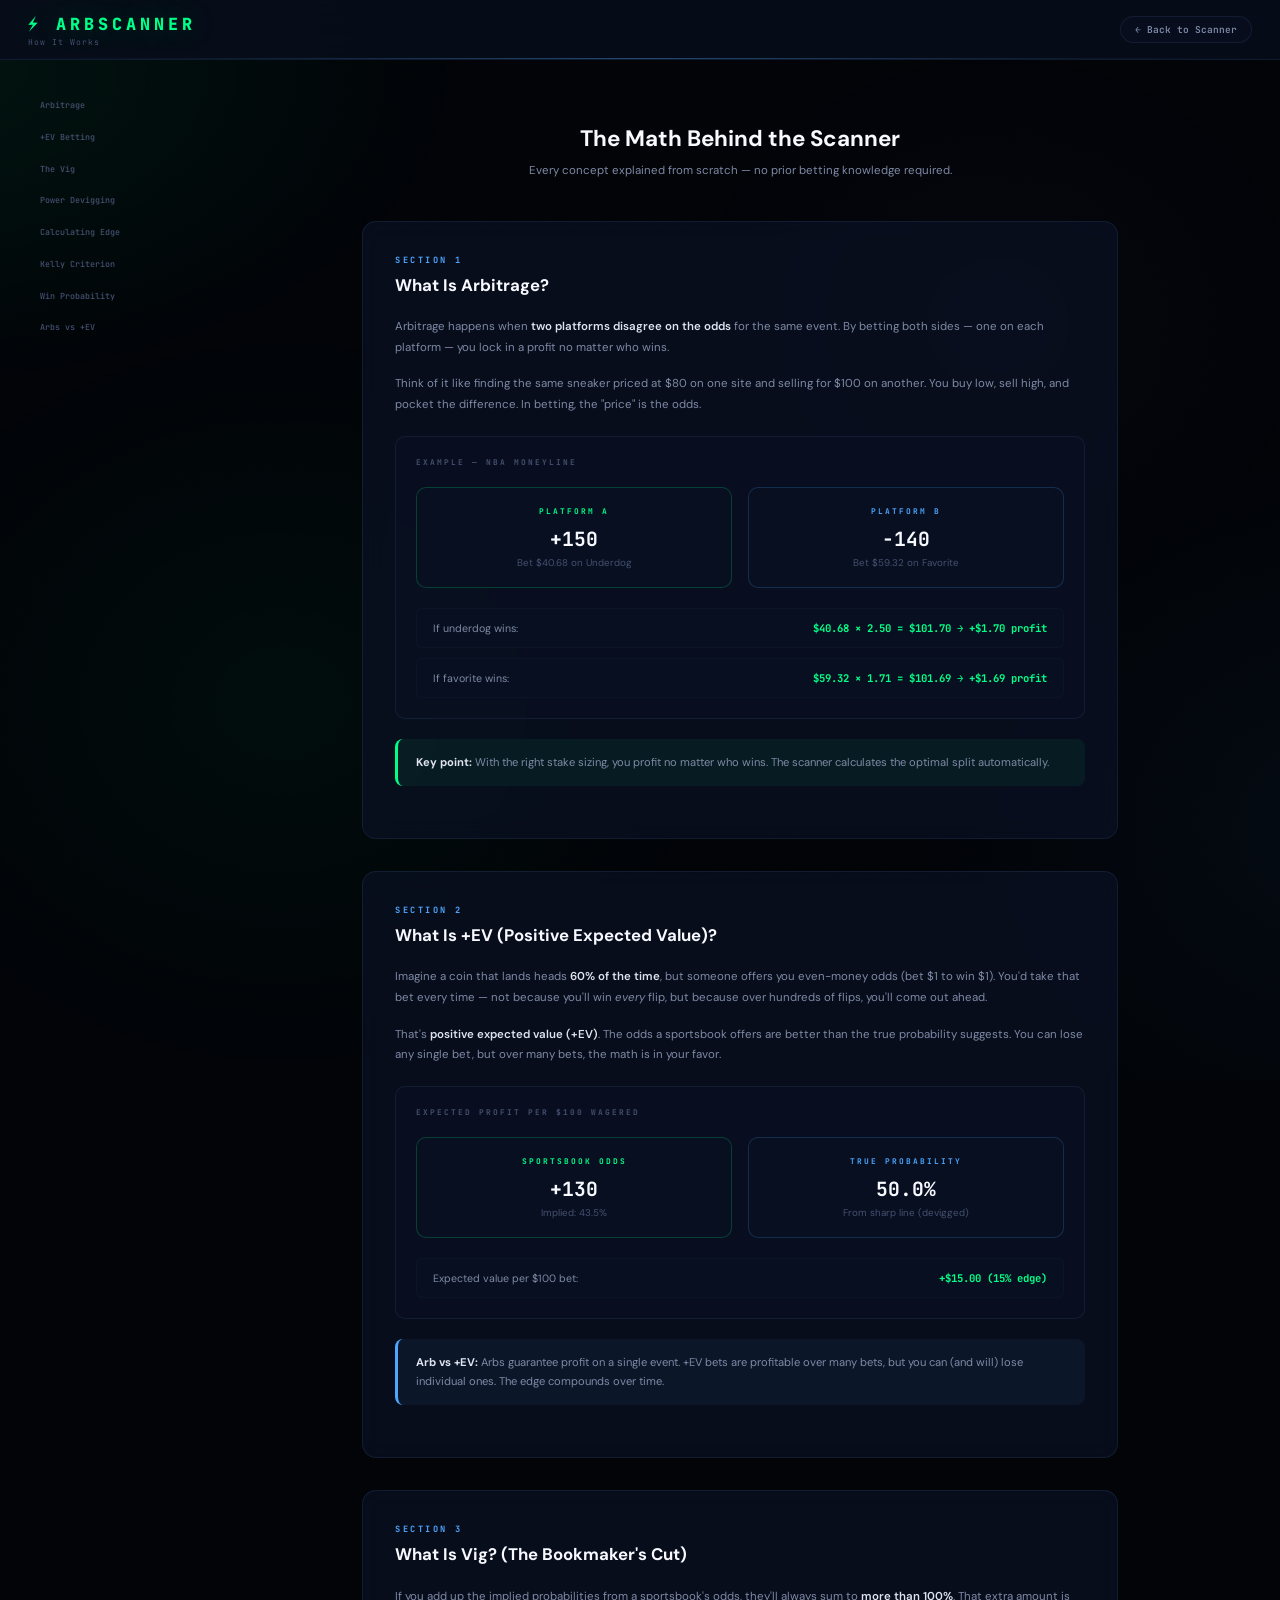
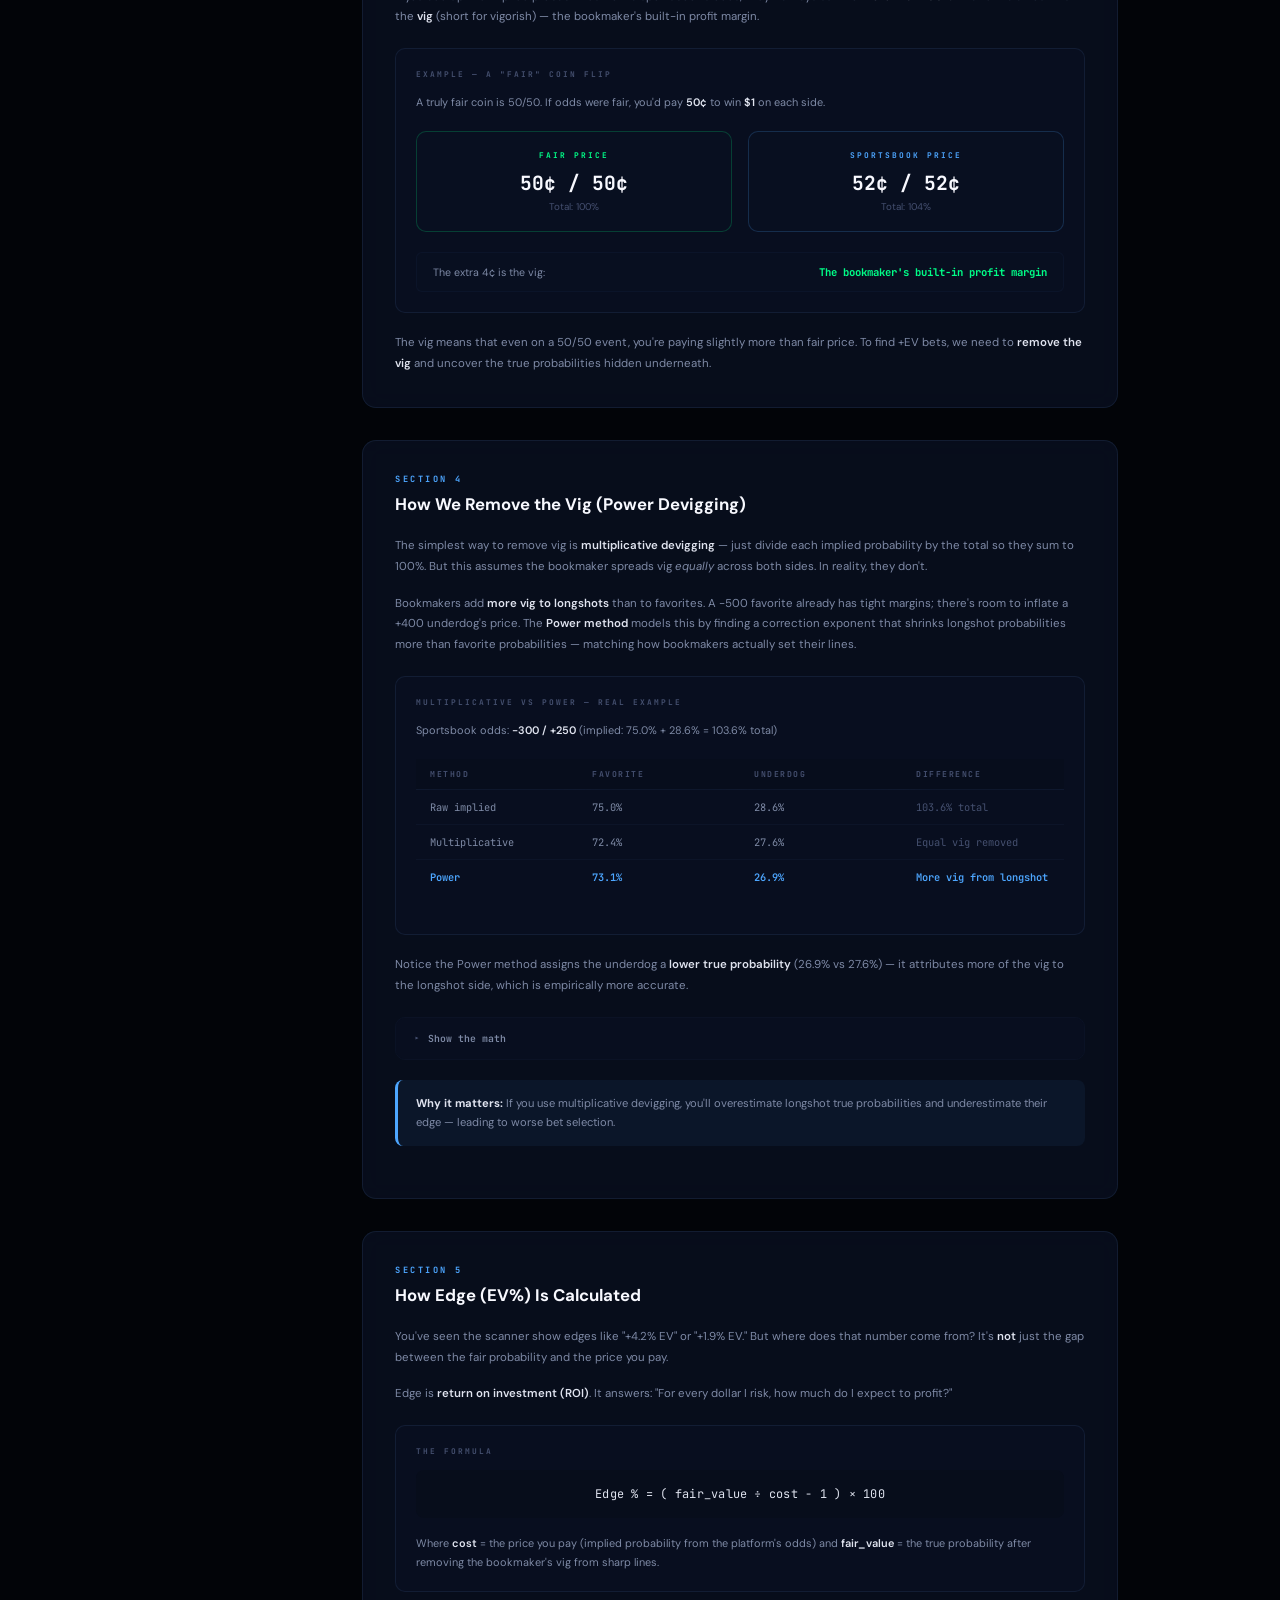
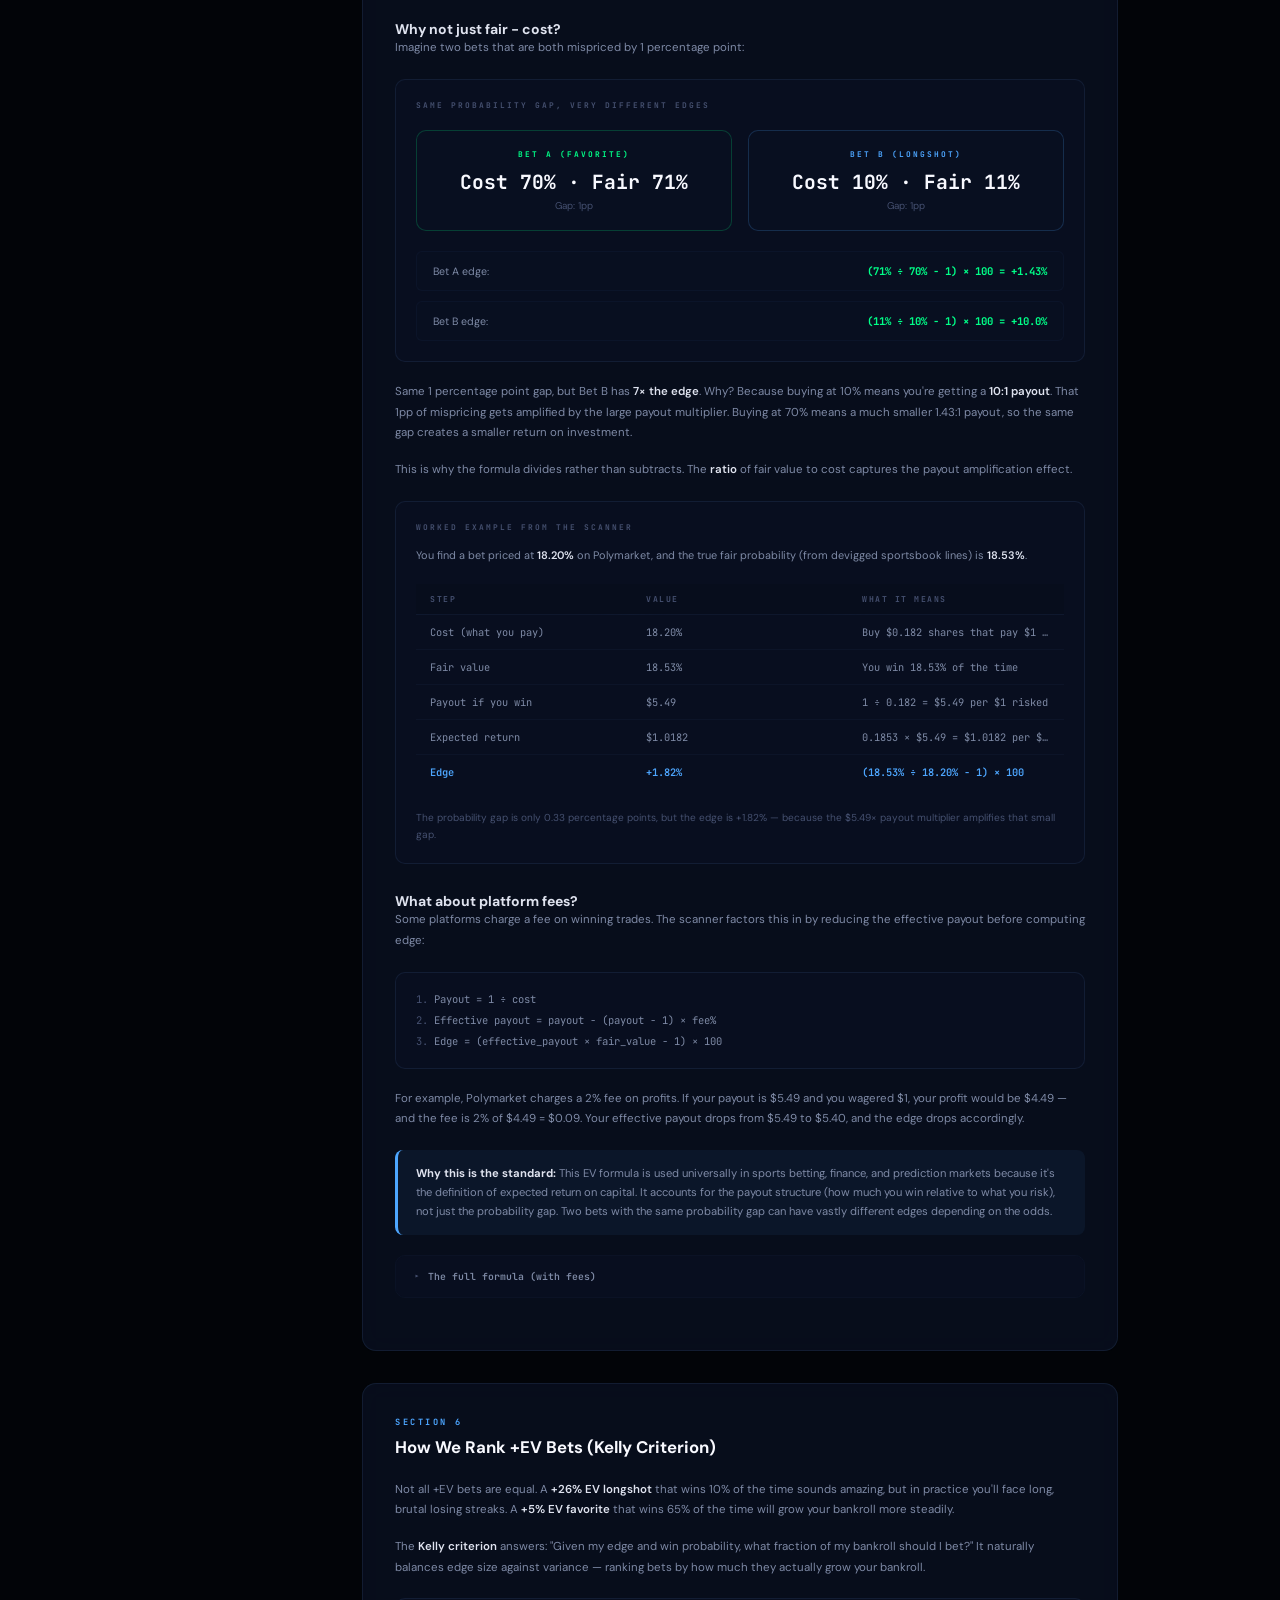
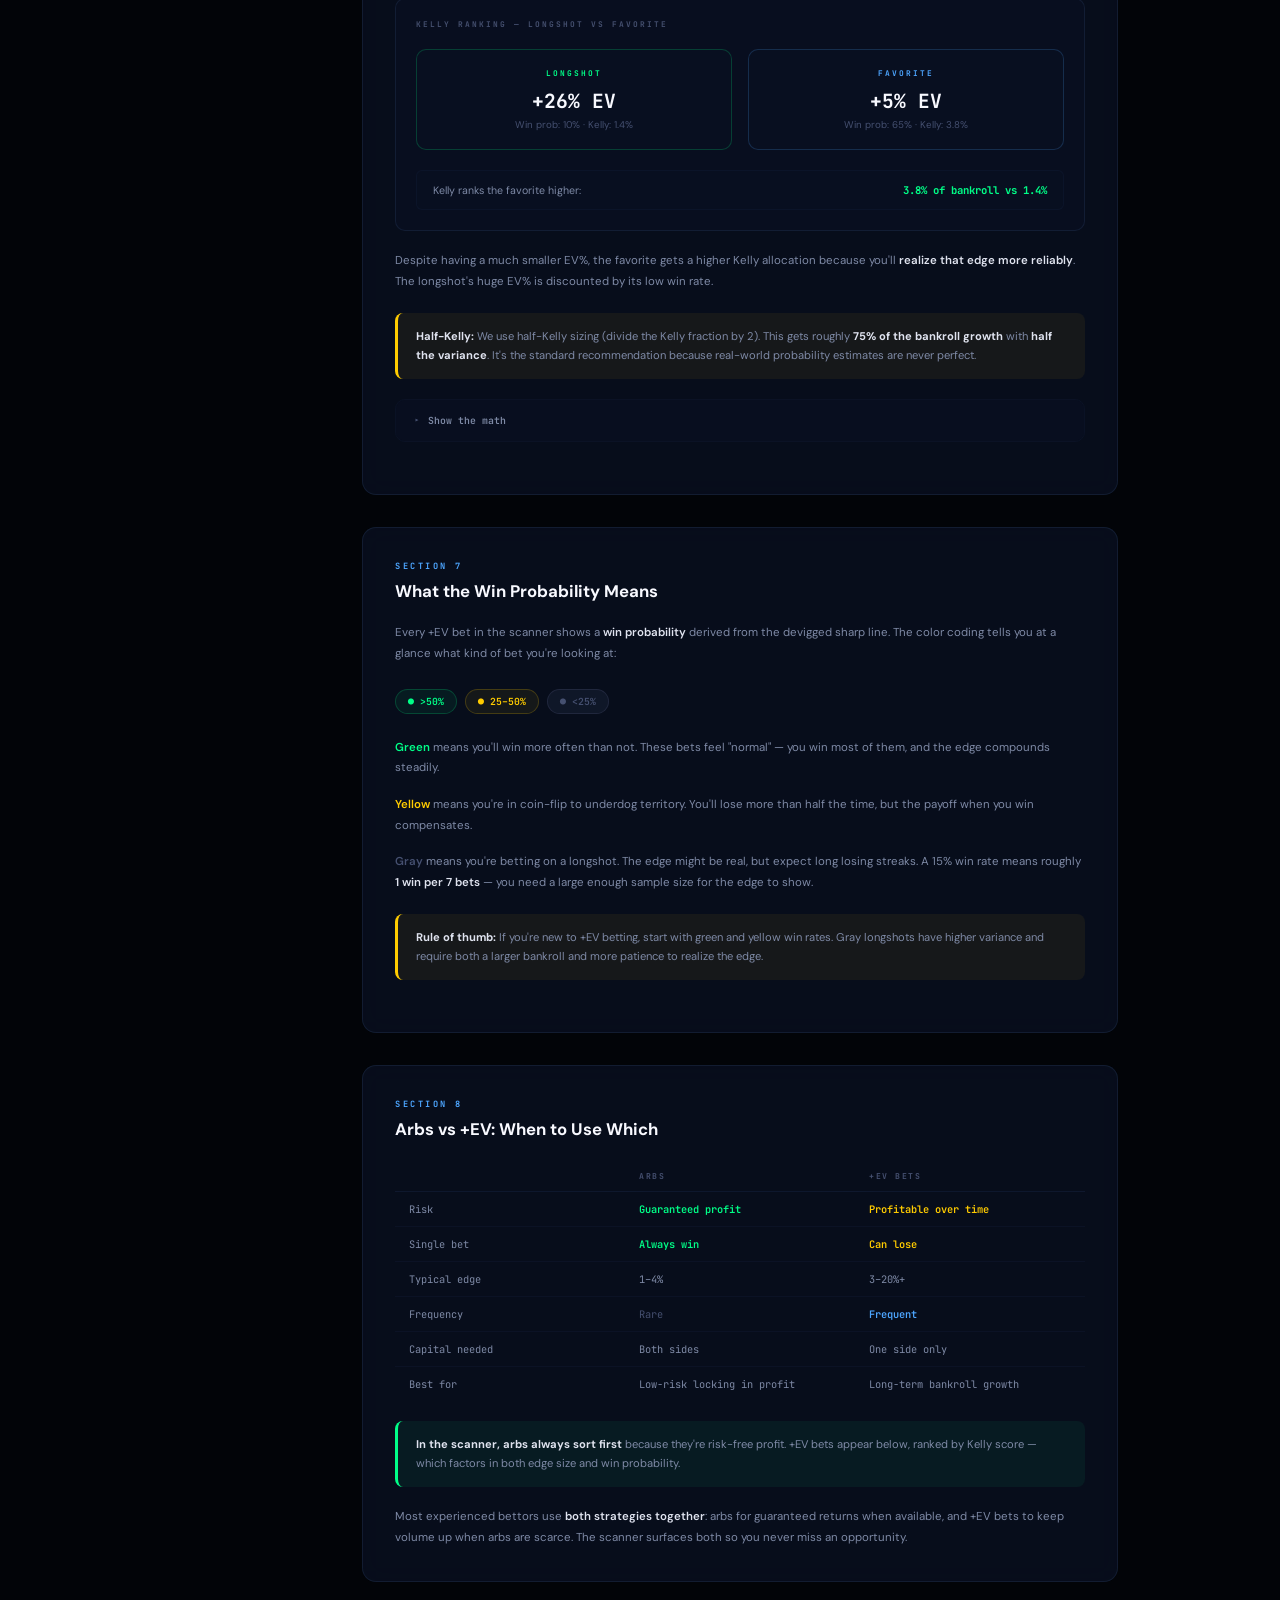
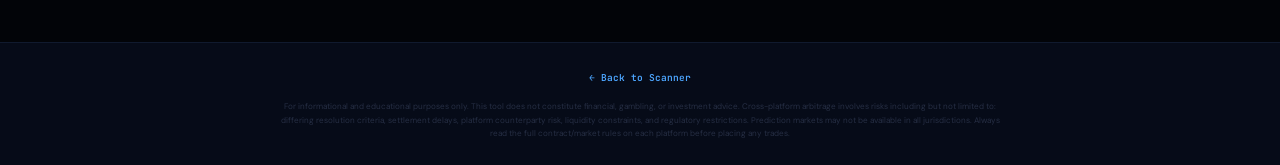
==== commit 41935f95: "Add quick scan mode, staleness-weighted fair values, and EV explainer - Split scanning into quick (1" ====
--- a/learn.html
+++ b/learn.html
@@ -35,6 +35,7 @@
         <a href="#ev">+EV Betting</a>
         <a href="#vig">The Vig</a>
         <a href="#devig">Power Devigging</a>
+        <a href="#ev-calc">Calculating Edge</a>
         <a href="#kelly">Kelly Criterion</a>
         <a href="#winprob">Win Probability</a>
         <a href="#comparison">Arbs vs +EV</a>
@@ -236,10 +237,150 @@
         </section>
 
         <!-- ══════════════════════════════════════════════════════════════════ -->
-        <!-- SECTION 5: KELLY                                                  -->
+        <!-- SECTION 5: CALCULATING EDGE (EV)                                  -->
+        <!-- ══════════════════════════════════════════════════════════════════ -->
+        <section class="learn-section" id="ev-calc">
+          <h2>Section 5</h2>
+          <h3>How Edge (EV%) Is Calculated</h3>
+
+          <p>You've seen the scanner show edges like "+4.2% EV" or "+1.9% EV." But where does that number come from? It's <strong>not</strong> just the gap between the fair probability and the price you pay.</p>
+
+          <p>Edge is <strong>return on investment (ROI)</strong>. It answers: "For every dollar I risk, how much do I expect to profit?"</p>
+
+          <div class="learn-example">
+            <div class="learn-example-label">The formula</div>
+
+            <div style="padding: 16px 20px; background: var(--bg-secondary); border-radius: 8px; text-align: center; font-family: 'JetBrains Mono', monospace; font-size: 0.85rem; color: var(--text-primary); margin-bottom: 16px; letter-spacing: 0.02em;">
+              Edge % = ( fair_value ÷ cost − 1 ) × 100
+            </div>
+
+            <p style="font-size: 0.78rem; color: var(--text-secondary); line-height: 1.7; margin-bottom: 0;">
+              Where <strong>cost</strong> = the price you pay (implied probability from the platform's odds) and <strong>fair_value</strong> = the true probability after removing the bookmaker's vig from sharp lines.
+            </p>
+          </div>
+
+          <h4 style="margin-top: 28px;">Why not just fair − cost?</h4>
+
+          <p>Imagine two bets that are both mispriced by 1 percentage point:</p>
+
+          <div class="learn-example">
+            <div class="learn-example-label">Same probability gap, very different edges</div>
+
+            <div class="learn-comparison">
+              <div class="learn-comparison-side side-a">
+                <div class="side-label">Bet A (Favorite)</div>
+                <div class="side-value">Cost 70% · Fair 71%</div>
+                <div class="side-detail">Gap: 1pp</div>
+              </div>
+              <div class="learn-comparison-side side-b">
+                <div class="side-label">Bet B (Longshot)</div>
+                <div class="side-value">Cost 10% · Fair 11%</div>
+                <div class="side-detail">Gap: 1pp</div>
+              </div>
+            </div>
+
+            <div class="learn-outcome">
+              <span class="outcome-label">Bet A edge:</span>
+              <span class="outcome-value">(71% ÷ 70% − 1) × 100 = <strong>+1.43%</strong></span>
+            </div>
+            <div class="learn-outcome">
+              <span class="outcome-label">Bet B edge:</span>
+              <span class="outcome-value">(11% ÷ 10% − 1) × 100 = <strong>+10.0%</strong></span>
+            </div>
+          </div>
+
+          <p>Same 1 percentage point gap, but Bet B has <strong>7× the edge</strong>. Why? Because buying at 10% means you're getting a <strong>10:1 payout</strong>. That 1pp of mispricing gets amplified by the large payout multiplier. Buying at 70% means a much smaller 1.43:1 payout, so the same gap creates a smaller return on investment.</p>
+
+          <p>This is why the formula divides rather than subtracts. The <strong>ratio</strong> of fair value to cost captures the payout amplification effect.</p>
+
+          <div class="learn-example">
+            <div class="learn-example-label">Worked example from the scanner</div>
+
+            <p style="font-size: 0.78rem; color: var(--text-secondary); line-height: 1.7; margin-bottom: 14px;">
+              You find a bet priced at <strong>18.20%</strong> on Polymarket, and the true fair probability (from devigged sportsbook lines) is <strong>18.53%</strong>.
+            </p>
+
+            <table class="comparison-table">
+              <thead>
+                <tr>
+                  <th>Step</th>
+                  <th>Value</th>
+                  <th>What it means</th>
+                </tr>
+              </thead>
+              <tbody>
+                <tr>
+                  <td>Cost (what you pay)</td>
+                  <td>18.20%</td>
+                  <td>Buy $0.182 shares that pay $1 if you win</td>
+                </tr>
+                <tr>
+                  <td>Fair value</td>
+                  <td>18.53%</td>
+                  <td>You win 18.53% of the time</td>
+                </tr>
+                <tr>
+                  <td>Payout if you win</td>
+                  <td>$5.49</td>
+                  <td>1 ÷ 0.182 = $5.49 per $1 risked</td>
+                </tr>
+                <tr>
+                  <td>Expected return</td>
+                  <td>$1.0182</td>
+                  <td>0.1853 × $5.49 = $1.0182 per $1 risked</td>
+                </tr>
+                <tr>
+                  <td class="val-blue">Edge</td>
+                  <td class="val-blue">+1.82%</td>
+                  <td class="val-blue">(18.53% ÷ 18.20% − 1) × 100</td>
+                </tr>
+              </tbody>
+            </table>
+
+            <p style="font-size: 0.72rem; color: var(--text-dim); line-height: 1.7; margin-top: 12px; margin-bottom: 0;">
+              The probability gap is only 0.33 percentage points, but the edge is +1.82% — because the $5.49× payout multiplier amplifies that small gap.
+            </p>
+          </div>
+
+          <h4 style="margin-top: 28px;">What about platform fees?</h4>
+
+          <p>Some platforms charge a fee on winning trades. The scanner factors this in by reducing the effective payout before computing edge:</p>
+
+          <div class="learn-example" style="padding: 16px 20px;">
+            <div style="font-family: 'JetBrains Mono', monospace; font-size: 0.75rem; color: var(--text-secondary); line-height: 2;">
+              <span style="color: var(--text-dim);">1.</span> Payout = 1 ÷ cost<br>
+              <span style="color: var(--text-dim);">2.</span> Effective payout = payout − (payout − 1) × fee%<br>
+              <span style="color: var(--text-dim);">3.</span> Edge = (effective_payout × fair_value − 1) × 100
+            </div>
+          </div>
+
+          <p>For example, Polymarket charges a 2% fee on profits. If your payout is $5.49 and you wagered $1, your profit would be $4.49 — and the fee is 2% of $4.49 = $0.09. Your effective payout drops from $5.49 to $5.40, and the edge drops accordingly.</p>
+
+          <div class="learn-callout callout-blue">
+            <strong>Why this is the standard:</strong> This EV formula is used universally in sports betting, finance, and prediction markets because it's the definition of expected return on capital. It accounts for the payout structure (how much you win relative to what you risk), not just the probability gap. Two bets with the same probability gap can have vastly different edges depending on the odds.
+          </div>
+
+          <details class="learn-collapsible">
+            <summary>The full formula (with fees)</summary>
+            <div class="collapsible-body">
+              <p>Given a market price <code>p</code> (implied probability), a fair probability <code>f</code>, and a platform fee rate <code>r</code>:</p>
+              <p><code>payout = 1 / p</code></p>
+              <p><code>effective_payout = payout − (payout − 1) × r</code></p>
+              <p><code>EV% = (effective_payout × f − 1) × 100</code></p>
+              <p>When <code>r = 0</code> (no fees), this simplifies to:</p>
+              <p><code>EV% = (f / p − 1) × 100</code></p>
+              <p>This is mathematically equivalent to:</p>
+              <p><code>EV% = (expected_return − cost) / cost × 100</code></p>
+              <p>Which is the standard ROI formula applied to a probabilistic wager.</p>
+            </div>
+          </details>
+        </section>
+
+        <!-- ══════════════════════════════════════════════════════════════════ -->
+        <!-- SECTION 6: KELLY                                                  -->
         <!-- ══════════════════════════════════════════════════════════════════ -->
         <section class="learn-section" id="kelly">
-          <h2>Section 5</h2>
+          <h2>Section 6</h2>
           <h3>How We Rank +EV Bets (Kelly Criterion)</h3>
 
           <p>Not all +EV bets are equal. A <strong>+26% EV longshot</strong> that wins 10% of the time sounds amazing, but in practice you'll face long, brutal losing streaks. A <strong>+5% EV favorite</strong> that wins 65% of the time will grow your bankroll more steadily.</p>
@@ -291,10 +432,10 @@
         </section>
 
         <!-- ══════════════════════════════════════════════════════════════════ -->
-        <!-- SECTION 6: WIN PROBABILITY                                        -->
+        <!-- SECTION 7: WIN PROBABILITY                                        -->
         <!-- ══════════════════════════════════════════════════════════════════ -->
         <section class="learn-section" id="winprob">
-          <h2>Section 6</h2>
+          <h2>Section 7</h2>
           <h3>What the Win Probability Means</h3>
 
           <p>Every +EV bet in the scanner shows a <strong>win probability</strong> derived from the devigged sharp line. The color coding tells you at a glance what kind of bet you're looking at:</p>
@@ -317,10 +458,10 @@
         </section>
 
         <!-- ══════════════════════════════════════════════════════════════════ -->
-        <!-- SECTION 7: ARBS vs +EV                                            -->
+        <!-- SECTION 8: ARBS vs +EV                                            -->
         <!-- ══════════════════════════════════════════════════════════════════ -->
         <section class="learn-section" id="comparison">
-          <h2>Section 7</h2>
+          <h2>Section 8</h2>
           <h3>Arbs vs +EV: When to Use Which</h3>
 
           <table class="comparison-table">
--- a/style.css
+++ b/style.css
@@ -372,6 +372,16 @@
   border-color: rgba(0, 255, 136, 0.4);
   box-shadow: var(--green-glow-strong), inset 0 0 30px rgba(0, 255, 136, 0.04);
   text-shadow: 0 0 12px rgba(0, 255, 136, 0.4);
+}
+
+/* Quick scan pulse — subtle border flash while quick-scanning */
+.quick-pulse {
+  animation: quickPulse 0.6s ease-in-out;
+}
+@keyframes quickPulse {
+  0%   { box-shadow: 0 0 0 0 rgba(0, 255, 136, 0.4); }
+  50%  { box-shadow: 0 0 8px 2px rgba(0, 255, 136, 0.25); }
+  100% { box-shadow: var(--green-glow); }
 }
 
 .btn-icon {
@@ -1864,6 +1874,87 @@
   line-height: 1.6;
 }
 
+/* ── Odds Freshness Indicator ─────────────────────────────────────────── */
+.odds-freshness {
+  margin-top: 8px;
+  padding: 6px 10px;
+  border-radius: 4px;
+  font-size: 0.62rem;
+  line-height: 1.6;
+  display: flex;
+  align-items: center;
+  gap: 6px;
+}
+.odds-freshness.fresh {
+  background: rgba(0, 255, 136, 0.06);
+  color: var(--text-secondary);
+}
+.odds-freshness.stale {
+  background: rgba(255, 167, 38, 0.08);
+  border: 1px solid rgba(255, 167, 38, 0.15);
+  color: var(--yellow);
+}
+.freshness-dot {
+  width: 6px;
+  height: 6px;
+  border-radius: 50%;
+  flex-shrink: 0;
+}
+.fresh .freshness-dot { background: var(--green); }
+.stale .freshness-dot { background: var(--yellow); }
+
+/* ── EV Formula Explainer ─────────────────────────────────────────────── */
+.ev-formula-details {
+  margin-top: 10px;
+  border: 1px solid var(--border);
+  border-radius: 6px;
+  overflow: hidden;
+}
+.ev-formula-details summary {
+  padding: 8px 12px;
+  font-size: 0.65rem;
+  font-weight: 600;
+  color: var(--blue);
+  cursor: pointer;
+  background: rgba(96, 165, 250, 0.06);
+  transition: background 0.2s;
+}
+.ev-formula-details summary:hover {
+  background: rgba(96, 165, 250, 0.12);
+}
+.ev-formula-details[open] summary {
+  border-bottom: 1px solid var(--border);
+}
+.ev-formula-body {
+  padding: 12px 14px;
+  font-size: 0.65rem;
+  color: var(--text-secondary);
+  line-height: 1.7;
+}
+.ev-formula-body p {
+  margin: 0;
+}
+.ev-formula-block {
+  margin: 8px 0;
+  padding: 8px 12px;
+  background: var(--bg-secondary);
+  border-radius: 4px;
+  font-family: 'JetBrains Mono', monospace;
+  font-size: 0.62rem;
+  color: var(--text-primary);
+  line-height: 1.8;
+}
+.formula-label {
+  display: block;
+  font-size: 0.55rem;
+  font-weight: 600;
+  text-transform: uppercase;
+  letter-spacing: 0.05em;
+  color: var(--text-dim);
+  margin-bottom: 2px;
+  font-family: 'DM Sans', sans-serif;
+}
+
 /* ── Selection ───────────────────────────────────────────────────────────── */
 ::selection { background: rgba(0, 255, 136, 0.2); color: var(--text-bright); }
 
